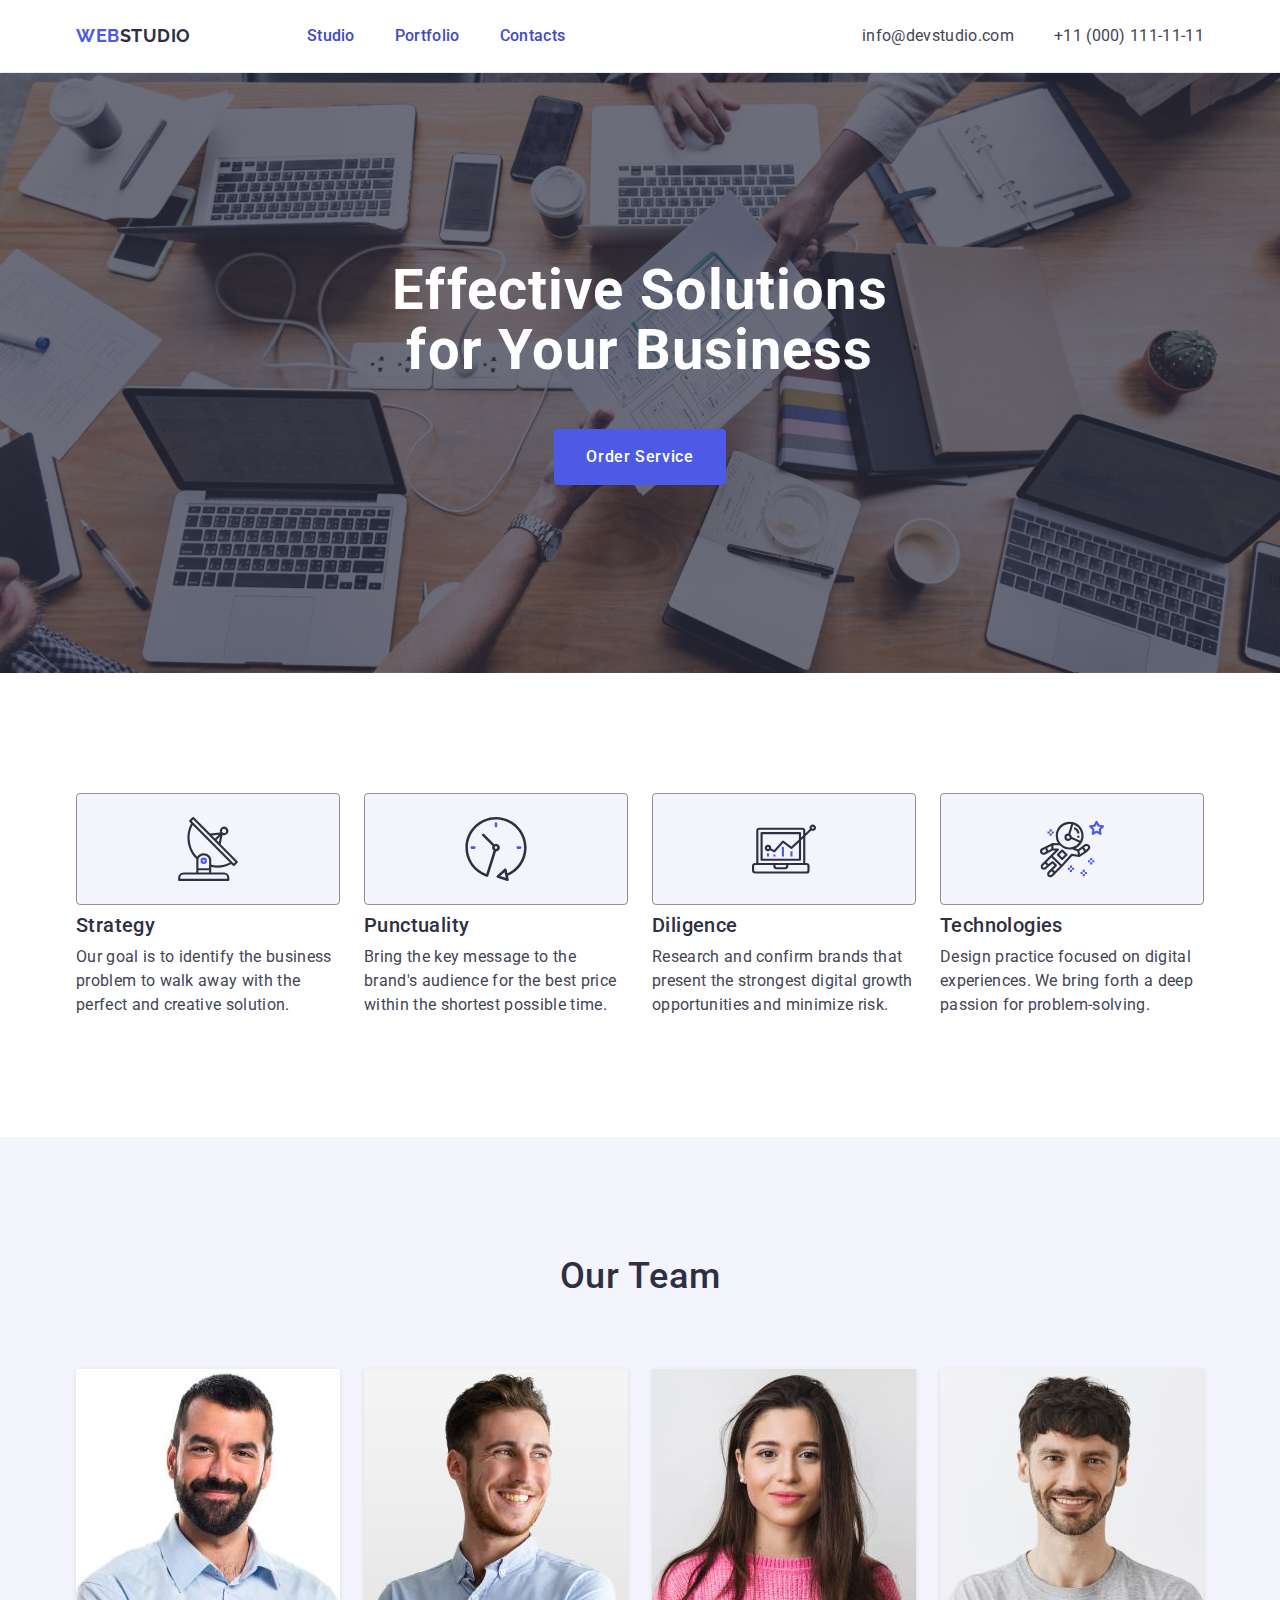
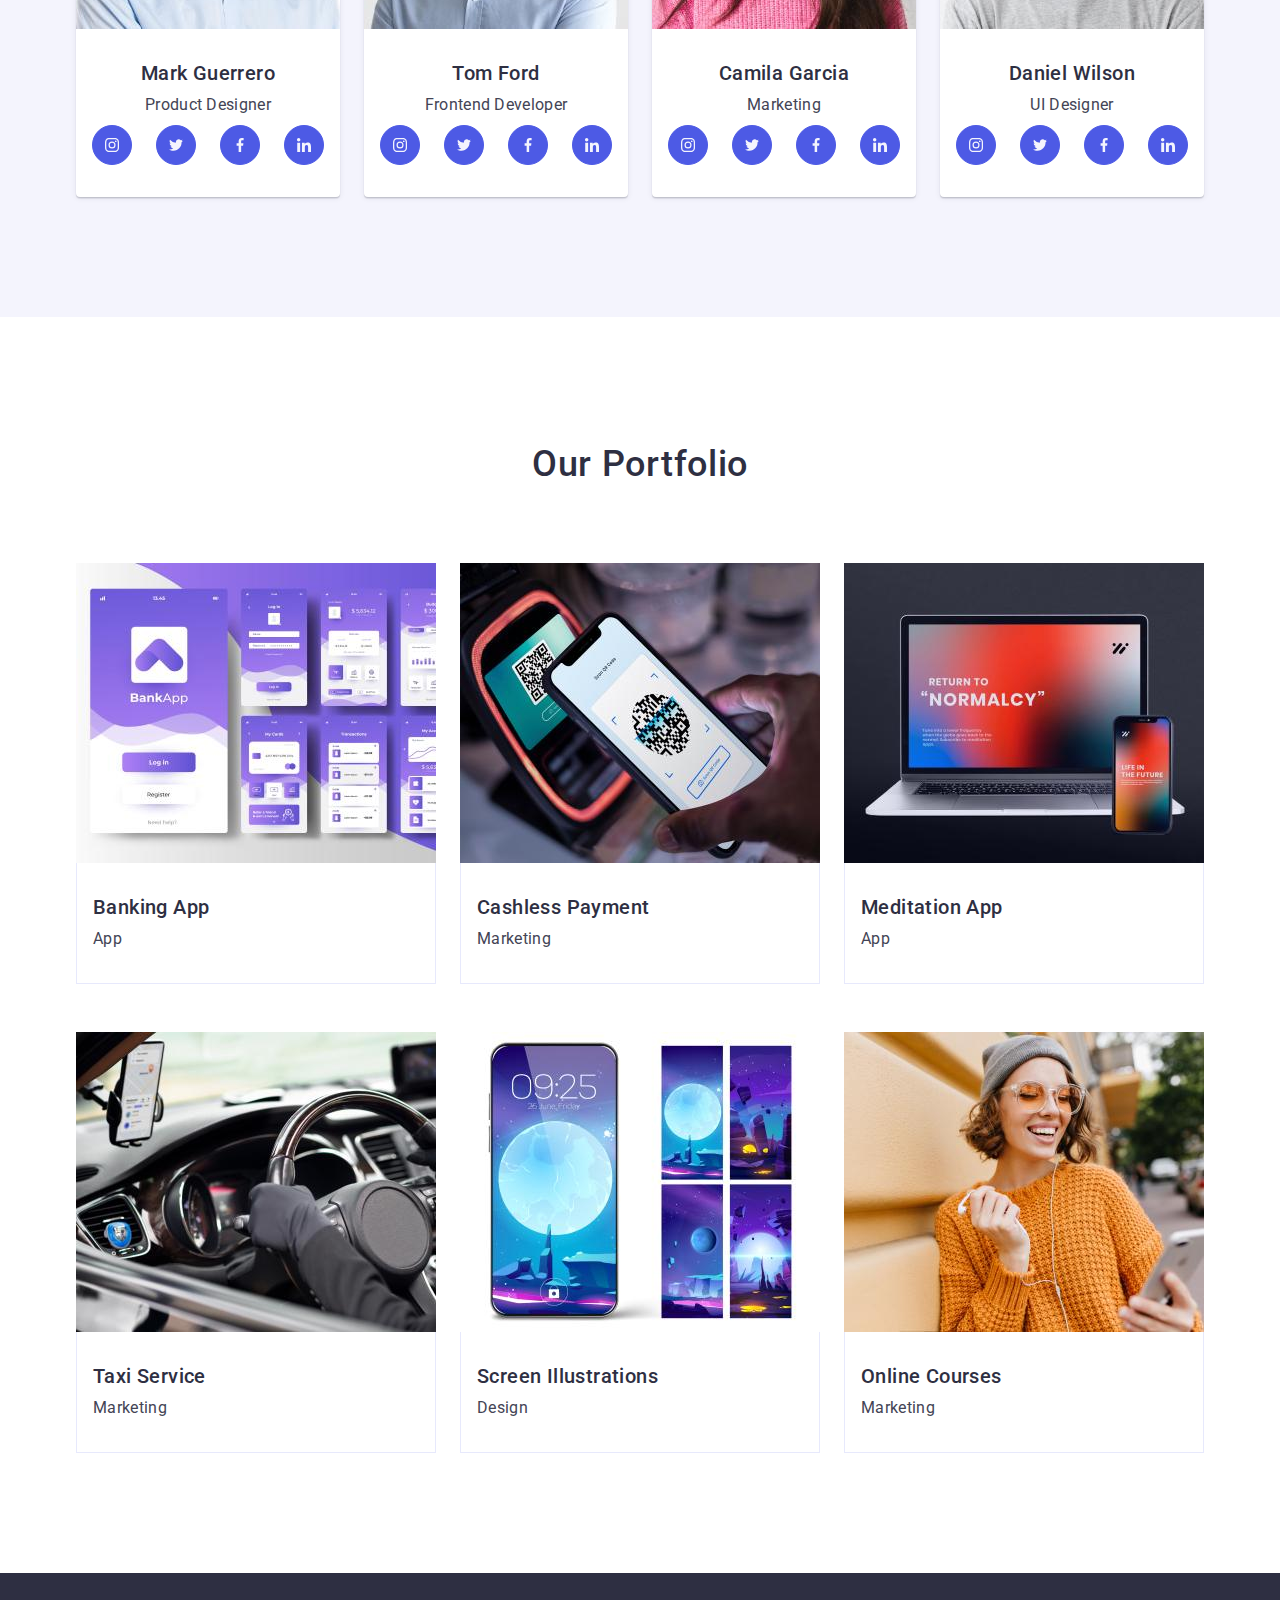
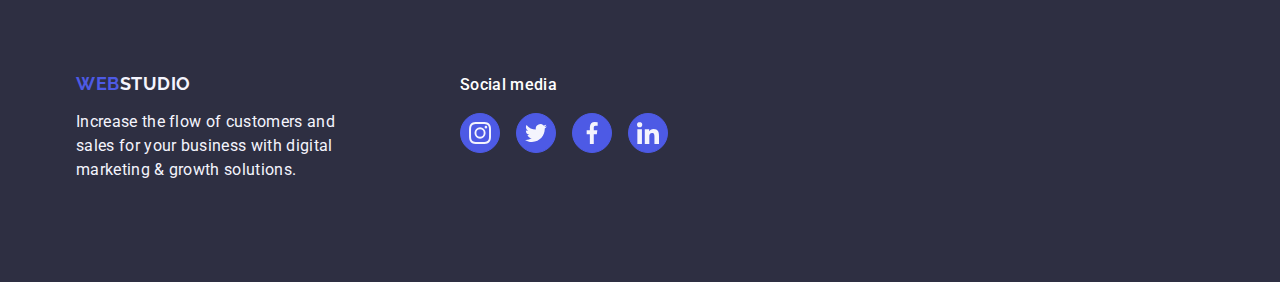
==== index.html @ 5c624478 "modal added (modal-close-button stylized)" ====
<!DOCTYPE html>
<html lang="en">

<head>
    <meta charset="UTF-8">
    <meta name="viewport" content="width=device-width, initial-scale=1.0">
    <title>Web Studio</title>

    <link rel="preconnect" href="https://fonts.googleapis.com">
    <link rel="preconnect" href="https://fonts.gstatic.com" crossorigin>
    <link href="https://fonts.googleapis.com/css2?family=Raleway:wght@700&family=Roboto:wght@400;500;700&display=swap"
        rel="stylesheet">

    <link rel="stylesheet" href="https://cdnjs.cloudflare.com/ajax/libs/modern-normalize/2.0.0/modern-normalize.min.css"/>

    <link rel="stylesheet" href="./css/styles.css"/>
</head>

<body>
    
<!--Header-->

    <header class="header">

        <div class="container header-container">

            <nav class="navigation">
                    
                 <a class="logo" href="./index.html">Web<span class="logo-accent">Studio</span></a>
            
                    <ul class="header-nav-menu">

                        <li><a class="nav-menu-item" href="./index.html">Studio</a></li>

                        <li><a class="nav-menu-item" href="">Portfolio</a></li>
                
                        <li><a class="nav-menu-item" href="">Contacts</a></li>

                    </ul>
                
            </nav>          
            
            <address class="contacts">
                <ul class="contacts-menu">
                    <li><a class="contacts-menu-item" href="mailto:info@devstudio.com">info@devstudio.com</a></li>
                    <li><a class="contacts-menu-item" href="tel:+110001111111">+11 (000) 111-11-11</a></li>
                </ul>     
            </address>

        </div>

    </header>

    <main>

<!-- Hero Section -->

        <section class="hero-section">

            <div class="container"> 

            <h1 class="hero-section-title">Effective Solutions for Your Business</h1>
            <button class="hero-section-button" type="button" data-modal-open>Order Service</button>
            
            </div>   

        </section>

<!-- Features Section -->

        <section class="section features-section">

        <div class="container">

            <h2 class="visually-hidden">Features</h2>

            <ul class="features-section-list">

                <li class="features-section-list-item">
                
                    <div class="features-section-container-icon">
                    
                        <svg width="64" height="64" class="features-section-icon">
                            <use href="./images/icons.svg#icon-antenna-1-1"></use>
                        </svg>
                
                    </div>

            <h3 class="features-section-subtitle">Strategy</h3>
                <p class="features-section-text">Our goal is to identify the business
                problem to walk away with the perfect and creative solution.</p>
                </li>

                <li class="features-section-list-item">

                    <div class="features-section-container-icon">
                    
                        <svg width="64" height="64" class="features-section-icon">
                            <use href="./images/icons.svg#icon-clock-1-1"></use>
                        </svg>
                    
                    </div>

            <h3 class="features-section-subtitle">Punctuality</h3>
                <p class="features-section-text">Bring the key message to the brand's audience for the best price within the shortest possible time.</p>
                </li>

                <li class="features-section-list-item">

                    <div class="features-section-container-icon">

                        <svg width="64" height="64" class="features-section-icon">
                            <use href="./images/icons.svg#icon-diagram-1-1"></use>
                        </svg>

                    </div>

            <h3 class="features-section-subtitle">Diligence</h3>
                <p class="features-section-text">Research and confirm brands that present the strongest digital growth opportunities and minimize risk.</p>
                </li>

                <li class="features-section-list-item">

                    <div class="features-section-container-icon">

                        <svg width="64" height="64" class="features-section-icon">
                            <use href="./images/icons.svg#icon-astronaut-1-1"></use>
                        </svg>

                    </div>

            <h3 class="features-section-subtitle">Technologies</h3>
                <p class="features-section-text">Design practice focused on digital experiences. We bring forth a deep passion for problem-solving.</p>
                </li>

            </ul>

        </div>

        </section>

<!-- Our Team Section -->

        <section class="section team-section">

            <div class="container">

            <h2 class="team-section-title">Our Team</h2>

            <ul class="team-section-list">

                <li class="team-section-list-item"> 
                    
                    <img src="./images/MarkGuerrero.jpg" alt="Mark Guerrero" width="264" height="260"/> 
                    
                    <div class="team-member">
                    <h3 class="team-section-list-subtitle">Mark Guerrero</h3>
                    <p class="team-section-list-text">Product Designer</p>

                            <ul class="team-section-socials-menu">

                                <li class="team-section-socials-item">
                                        <a class="team-section-socials-link" href="#" target="_blank">
                                            <svg class="team-section-socials-icon" width="16" height="16">
                                            <use href="./images/icons.svg#icon-instagram-2"></use>
                                            </svg>
                                        </a>
                                </li>

                                <li class="team-section-socials-item">
                                        <a class="team-section-socials-link" href="#" target="_blank">
                                            <svg class="team-section-socials-icon" width="16" height="16">
                                            <use href="./images/icons.svg#icon-twitter-1"></use>
                                            </svg>
                                        </a>
                                </li>

                                <li class="team-section-socials-item">
                                        <a class="team-section-socials-link" href="#" target="_blank">
                                            <svg class="team-section-socials-icon" width="16" height="16">
                                            <use href="./images/icons.svg#icon-facebook-1"></use>
                                            </svg>
                                        </a>
                                </li>

                                <li class="team-section-socials-item">
                                        <a class="team-section-socials-link" href="#" target="_blank">
                                            <svg class="team-section-socials-icon" width="16" height="16">
                                            <use href="./images/icons.svg#icon-linkedin-1"></use>
                                            </svg>
                                        </a>
                                </li>

                            </ul>

                    </div>
                </li>

                <li class="team-section-list-item">
                    
                    <img src="./images/TomFord.jpg" alt="Tom Ford" width="264" height="260"/>
                    
                        <div class="team-member">
                            <h3 class="team-section-list-subtitle">Tom Ford</h3>
                            <p class="team-section-list-text">Frontend Developer</p>
                                
                                    <ul class="team-section-socials-menu">
                                
                                        <li class="team-section-socials-item">
                                                <a class="team-section-socials-link" href="#" target="_blank">
                                                    <svg class="team-section-socials-icon" width="16" height="16">
                                                        <use href="./images/icons.svg#icon-instagram-2"></use>
                                                    </svg>
                                                </a>
                                        </li>
                                
                                        <li class="team-section-socials-item">
                                
                                                <a class="team-section-socials-link" href="#" target="_blank">
                                                    <svg class="team-section-socials-icon" width="16" height="16">
                                                        <use href="./images/icons.svg#icon-twitter-1"></use>
                                                    </svg>
                                                </a>
                                        </li>
                                
                                        <li class="team-section-socials-item">
                                                <a class="team-section-socials-link" href="#" target="_blank">
                                                    <svg class="team-section-socials-icon" width="16" height="16">
                                                        <use href="./images/icons.svg#icon-facebook-1"></use>
                                                    </svg>
                                                </a>
                                        </li>
                                
                                        <li class="team-section-socials-item">
                                                <a class="team-section-socials-link" href="#" target="_blank">
                                                    <svg class="team-section-socials-icon" width="16" height="16">
                                                        <use href="./images/icons.svg#icon-linkedin-1"></use>
                                                    </svg>
                                                </a>
                                        </li>
                                
                                    </ul>
                
                        </div>
                </li>

                <li class="team-section-list-item">
                    
                    <img src="./images/CamilaGarcia.jpg" alt="Camila Garcia" width="264" height="260"/>
                    
                        <div class="team-member">
                            <h3 class="team-section-list-subtitle">Camila Garcia</h3>
                            <p class="team-section-list-text">Marketing</p>
                            
                                <ul class="team-section-socials-menu">
                            
                                    <li class="team-section-socials-item">
                                            <a class="team-section-socials-link" href="#" target="_blank">
                                                <svg class="team-section-socials-icon" width="16" height="16">
                                                    <use href="./images/icons.svg#icon-instagram-2"></use>
                                                </svg>
                                            </a>
                                    </li>
                            
                                    <li class="team-section-socials-item">
                            
                                            <a class="team-section-socials-link" href="#" target="_blank">
                                                <svg class="team-section-socials-icon" width="16" height="16">
                                                    <use href="./images/icons.svg#icon-twitter-1"></use>
                                                </svg>
                                            </a>
                                    </li>
                            
                                    <li class="team-section-socials-item">
                                            <a class="team-section-socials-link" href="#" target="_blank">
                                                <svg class="team-section-socials-icon" width="16" height="16">
                                                    <use href="./images/icons.svg#icon-facebook-1"></use>
                                                </svg>
                                            </a>
                                    </li>
                            
                                    <li class="team-section-socials-item">
                                            <a class="team-section-socials-link" href="#" target="_blank">
                                                <svg class="team-section-socials-icon" width="16" height="16">
                                                    <use href="./images/icons.svg#icon-linkedin-1"></use>
                                                </svg>
                                            </a>
                                    </li>
                            
                                </ul>

                        </div>
                </li>

                <li class="team-section-list-item">
                    
                    <img src="./images/DanielWilson.jpg" alt="Daniel Wilson" width="264" height="260"/>
                        <div class="team-member">
                            <h3 class="team-section-list-subtitle">Daniel Wilson</h3>
                            <p class="team-section-list-text">UI Designer</p>
                            
                                <ul class="team-section-socials-menu">
                            
                                    <li class="team-section-socials-item">
                                            <a class="team-section-socials-link" href="#" target="_blank">
                                                <svg class="team-section-socials-icon" width="16" height="16">
                                                    <use href="./images/icons.svg#icon-instagram-2"></use>
                                                </svg>
                                            </a>
                                    </li>
                            
                                    <li class="team-section-socials-item">
                            
                                            <a class="team-section-socials-link" href="#" target="_blank">
                                                <svg class="team-section-socials-icon" width="16" height="16">
                                                    <use href="./images/icons.svg#icon-twitter-1"></use>
                                                </svg>
                                            </a>
                                    </li>
                            
                                    <li class="team-section-socials-item">
                                            <a class="team-section-socials-link" href="#" target="_blank">
                                                <svg class="team-section-socials-icon" width="16" height="16">
                                                    <use href="./images/icons.svg#icon-facebook-1"></use>
                                                </svg>
                                            </a>
                                    </li>
                            
                                    <li class="team-section-socials-item">
                                            <a class="team-section-socials-link" href="#" target="_blank">
                                                <svg class="team-section-socials-icon" width="16" height="16">
                                                    <use href="./images/icons.svg#icon-linkedin-1"></use>
                                                </svg>
                                            </a>
                                    </li>
                            
                                </ul>

                        </div>
                </li>

            </ul>

            </div>
        </section>

<!-- Our Portfolio Section -->

        <section class="section portfolio-section">

            <div class="container">

            <h2 class="portfolio-section-title">Our Portfolio</h2>

        <ul class="portfolio-section-list">
        
            <li class="portfolio-section-list-item">

                <div class="portfolio-image">

                    <img src="./images/bankingapp.jpg" alt="Banking App" width="360" height="300"/>
                
                    <p class="portfolio-overlay overlay-description">14 Stylish and User-Friendly App Design Concepts · Task Manager App · Calorie Tracker App · Exotic Fruit Ecommerce App ·
                    Cloud Storage App</p>

                </div>

                <div class="portfolio-section-list-item-description">
                <h3 class="portfolio-section-list-subtitle">Banking App</h3>
                <p class="portfolio-section-list-text">App</p>
                </div>

            </li>

            <li class="portfolio-section-list-item">

                <div class="portfolio-image">

                    <img src="./images/cashlesspayment.jpg" alt="Cashless Payment" width="360" height="300" />
                
                    <p class="portfolio-overlay overlay-description">14 Stylish and User-Friendly App Design Concepts · Task Manager App · Calorie Tracker
                        App · Exotic Fruit Ecommerce App ·
                        Cloud Storage App</p>

                </div>

                <div class="portfolio-section-list-item-description">
                <h3 class="portfolio-section-list-subtitle">Cashless Payment</h3>
                <p class="portfolio-section-list-text">Marketing</p>
                </div>

            </li>

            <li class="portfolio-section-list-item">

                <div class="portfolio-image">

                    <img src="./images/meditationapp.jpg" alt="Meditation App" width="360" height="300" />
                
                    <p class="portfolio-overlay overlay-description">14 Stylish and User-Friendly App Design Concepts · Task Manager App · Calorie Tracker
                        App · Exotic Fruit Ecommerce App ·
                        Cloud Storage App</p>

                </div>

                <div class="portfolio-section-list-item-description">
                <h3 class="portfolio-section-list-subtitle">Meditation App</h3>
                <p class="portfolio-section-list-text">App</p>
                </div>

            </li>

            <li class="portfolio-section-list-item">

                <div class="portfolio-image">

                    <img src="./images/taxiservice.jpg" alt="Taxi Service" width="360" height="300" />
            
                    <p class="portfolio-overlay overlay-description">14 Stylish and User-Friendly App Design Concepts · Task Manager App · Calorie Tracker
                        App · Exotic Fruit Ecommerce App ·
                        Cloud Storage App</p>

                </div>

                <div class="portfolio-section-list-item-description">
                <h3 class="portfolio-section-list-subtitle">Taxi Service</h3>
                <p class="portfolio-section-list-text">Marketing</p>
                </div>

            </li>

            <li class="portfolio-section-list-item">

                <div class="portfolio-image">

                <img src="./images/screenillustrations.jpg" alt="Screen Illustrations" width="360" height="300" />
                
                    <p class="portfolio-overlay overlay-description">14 Stylish and User-Friendly App Design Concepts · Task Manager App · Calorie Tracker
                        App · Exotic Fruit Ecommerce App ·
                        Cloud Storage App</p>

                </div>

                <div class="portfolio-section-list-item-description">
                <h3 class="portfolio-section-list-subtitle">Screen Illustrations</h3>
                <p class="portfolio-section-list-text">Design</p>
                </div>

            </li>

            <li class="portfolio-section-list-item">

                <div class="portfolio-image">

                    <img src="./images/onlinecources.jpg" alt="Online Courses" width="360" height="300" />
            
                    <p class="portfolio-overlay overlay-description">14 Stylish and User-Friendly App Design Concepts · Task Manager App · Calorie Tracker
                        App · Exotic Fruit Ecommerce App ·
                        Cloud Storage App</p>

                </div>

                <div class="portfolio-section-list-item-description">
                <h3 class="portfolio-section-list-subtitle">Online Courses</h3>
                <p class="portfolio-section-list-text">Marketing</p>
                </div>

            </li>

        </ul>

            </div>
        </section>

    </main>

<!--Footer-->

    <footer class="footer">

        <div class="footer-container"> 

            <div class="footer-logo-text">
                <a class="logo-footer" href="./index.html">Web<span class="logo-footer-accent">Studio</span></a>

                <p class="footer-text">Increase the flow of customers and sales for your business with digital marketing & growth solutions.</p>
            </div>

            <div class="footer-socials">
                    <p class="footer-social-media">Social media</p>

                        <ul class="footer-section-socials-menu">

                            <li class="footer-section-socials-item">

                                    <a class="footer-section-socials-link" href="#" target="_blank">
                                        <svg width="24" height="24" class="footer-section-icon">
                                            <use href="./images/icons.svg#icon-instagram-2"></use>
                                        </svg>
                                    </a>
                            </li>

                            <li class="footer-section-socials-item">

                                    <a class="footer-section-socials-link" href="#" target="_blank">
                                        <svg width="24" height="24" class="footer-section-icon">
                                            <use href="./images/icons.svg#icon-twitter-1"></use>
                                        </svg>
                                    </a>
                            </li>

                            <li class="footer-section-socials-item">
                                    <a class="footer-section-socials-link" href="#" target="_blank">
                                        <svg width="24" height="24" class="footer-section-icon">
                                            <use href="./images/icons.svg#icon-facebook-1"></use>
                                        </svg>
                                    </a>
                            </li>

                            <li class="footer-section-socials-item">
                                    <a class="footer-section-socials-link" href="#" target="_blank">
                                        <svg width="24" height="24" class="footer-section-icon">
                                            <use href="./images/icons.svg#icon-linkedin-1"></use>
                                        </svg>
                                    </a>
                            </li>

                        </ul>
            </div>


        </div>

    </footer>

<!--Modal-->

    <div class="backdrop is-hidden" data-modal>

        <div class="modal">

            <button class="modal-close" type="button" data-modal-close>

                <a href="#">
                    <svg class="close-button-icon" width="8" height="8">
                        <use href="./images/icons.svg#icon-close-black"></use>
                    </svg>
                </a>
            
            </button>

            <h2>Leave your contacts and we will call you back</h2>
            
            <form class="form-input" name="contact-form">

                <div>

                    <label for="user-name">Name</label>
                    <input id="user-name" type="text" name="user-name">

                </div>

                <div>   

                    <label for="user-phone">Phone</label>
                    <input id="user-phone" type="tel" name="user-phone">

                </div>

                <div>

                    <label for="user-email">Email</label>
                    <input id="user-email" type="email" name="user-email">

                </div>

                <div>

                    <label for="user-comment">Comment</label>
                    <textarea name="user-comment" id="user-comment" placeholder="Text input"></textarea>
                
                </div>

                <div>

                    <input id="privacy-policy" type="checkbox" name="privacy-policy">
                    <label for="privacy-policy">I accept the terms and conditions of the Privacy Policy</label>

                </div>

                <button type="submit" class="send-button">Send</button>
                
            </form>

        </div>

    </div>

    <script src="./js/modal.js"></script>

</body>
</html>
---- css/styles.css ----
:root {
    --c-brand: #4D5AE5;
    --c-brand-pressed: #404BBF;
    --c-primary-dark: #2E2F42;
    --c-primary-light: #FFF;
    --c-primary-text: #434455;
    --c-background-dark: #2E2F42;
    --c-background-light: #F4F4FD;
    --c-background-white: #FFF;
    --c-cornflower: #E7E9FC;
    --c-additional-border: #8E8F99;
    --c-footer-accent: #31D0AA;
}

/*Base*/

*,
*::before,
*::after {
    box-sizing: border-box;
}

body {
    font-family: "Roboto", sans-serif;
    color: var(--c-primary-text);
    background-color: var(--c-background-white);
}

a {
    text-decoration: none;
    color: var(--c-primary-text);
}

ul {
    list-style-type: none;
    margin: 0;
    padding-left: 0;}

h1,h2,h3,h4, h5, h6, p {
    margin: 0;
}

img {
    display: block;
    max-width: 100%;
    height: auto;
}

.container {
    max-width: 1158px;
    padding: 0 15px;
    margin: 0 auto;
}

.section {
    padding: 120px;
}

.visually-hidden {
    position: absolute;
    width: 1px;
    height: 1px;
    margin: -1px;
    border: 0;
    padding: 0;
    white-space: nowrap;
    clip-path: inset(100%);
    clip: rect(0 0 0 0);
    overflow: hidden;
}

/*Header*/

.header {
    border-bottom: 1px solid #e7e9fc;
    box-shadow: 0px 2px 1px rgba(46, 47, 66, 0.08),
        0px 1px 1px rgba(46, 47, 66, 0.16),
        0px 1px 6px rgba(46, 47, 66, 0.08);
}

.header-container {
    display: flex;
    justify-content: space-between;
    align-items: center;
    gap: 40px;
}

.navigation {
    display: flex;
    align-items: center;
    gap: 40px;
}

.header-nav-menu {
    display: flex;
    align-items: center;
    flex-grow: 1;
    gap: 40px;
    padding: 24 0;
}

.nav-menu-item {
    display: inline-block;
    padding: 24px 0;
    color: var(--c-primary-dark);
    font-size: 16px;
    font-weight: 500;
    line-height: 1.5em;
    letter-spacing: 0.02em;
    cursor: pointer;
    align-items: center;
    position: relative;
    color: #404bbf;
    transition: color 250ms cubic-bezier(0.4, 0, 0.2, 1);
}

.nav-menu-item:hover,
.nav-menu-item:focus {
    color: var(--c-brand-pressed);
    text-decoration: underline;
}

.nav-menu-item::after {
    position: absolute;
    content: '';
    left: 0;
    bottom: -1px;
    height: 4px;
    background-color: #404bbf;
    border-radius: 2px;
}

.contacts {
    color: var(--c-primary-dark);
    font-size: 16px;
    font-style: normal;
    font-weight: 400;
    line-height: 1.5em;
    letter-spacing: 0.02em;
}

.contacts-menu {
    display: flex;
    align-items: center;
    gap: 40px;
    flex-grow: 1;
    padding: 24 0;
}

.contacts-menu-item {
transition: color 250ms cubic-bezier(0.4, 0, 0.2, 1);
}

.contacts-menu-item:hover,
.contacts-menu-item:focus {
    color: var(--c-brand-pressed);
}

.logo {
    display: block;
    color: var(--c-brand);
    font-family: Raleway, sans-serif;
    font-size: 18px;
    font-weight: 700;
    line-height: 1.17em;
    letter-spacing: 0.03em;
    text-transform: uppercase;
    margin-right: 76px;
}

.logo .logo-accent {
    color: var(--c-primary-dark);
}

button {
    font-family: inherit;
}

/*Hero Section*/

.hero-section {
    background-color: var(--c-background-dark);
    background-image: linear-gradient(rgba(46, 47, 66, 0.7),
        rgba(46, 47, 66, 0.7)),
    url('../images/bckgrimg-people-office.jpg');
    background-repeat: no-repeat;
    background-position: center;
    background-size: cover;
    max-width: 1440px;
    padding: 188px 0;
}

.hero-section-title {
    max-width: 496px;
    color: var(--c-primary-light);
    font-size: 56px;
    font-weight: 700;
    line-height: 1.07em;
    letter-spacing: 0.02em;
    text-align: center;
    margin: 0 auto 48px;
}

.hero-section-button {
    display: block;
    min-width: 169px;
    background-color: var(--c-brand);
    color: var(--c-primary-light);
    font-size: 16px;
    font-weight: 500;
    line-height: 1.5em;
    letter-spacing: 0.04em;
    cursor: pointer;
    padding: 16px 32px;
    border-radius: 4px;
    border-style: none;
    margin: 0 auto;
    transition: background-color 250ms cubic-bezier(0.4, 0, 0.2, 1);
}

.hero-section-button:hover,
button:focus {
    background-color: var(--c-brand-pressed);
}

/*Features Section*/

.features-section {
    background-color: var(--c-background-white);
    padding: 120px 0;
}

.features-section-list {
    display: flex;
    gap: 24px;
}
.features-section-container-icon {
    display: flex;
    align-items: center;
    justify-content: center;
    border: 1px solid var(--c-additional-border);
    background-color: var(--c-background-light);
    border-radius: 4px;
    width: 264px;
    height: 112px;
    margin-bottom: 8px;
    position: relative;
    padding: 24px 100px;
}

.features-section-icon {
    position: absolute;
    top: 50%;
    left: 50%;
    transform: translate(-50%, -50%);
}

.features-section-list-item {
    flex-basis: calc((100%-72px)/4);
}

.features-section-subtitle {
    color: var(--c-primary-dark);
    font-size: 20px;
    font-weight: 500;
    line-height: 1.2em;
    letter-spacing: 0.02em;
    margin-bottom: 8px;
}

.features-section-text {
    color: var(--c-primary-text);
    font-size: 16px;
    line-height: 1.5em;
    letter-spacing: 0.02em 
}

/*Our Team Section*/

.team-section {
    background-color: var(--c-background-light);
    padding: 120px 0;
}

.team-section-title {
    color: var(--c-primary-dark);
    font-size: 36px;
    font-weight: 500;
    line-height: 1.11em;
    letter-spacing: 0.02em;
    text-transform: capitalize;
    text-align: center;
    margin-bottom: 72px;
}

.team-section-list {
    display: flex;
    gap: 24px;
}

.team-section-list-item {
    background-color: var(--c-background-white);
    flex-basis: calc((100%-72px)/4);
    border-radius: 0 0 4px 4px;
    text-align: center;
    box-shadow: 0px 2px 1px 0px rgba(46, 47, 66, 0.08), 0px 1px 1px 0px rgba(46, 47, 66, 0.16), 0px 1px 6px 0px rgba(46, 47, 66, 0.08);
}

.team-member {
    padding: 32px 0;
}

.team-section-list-subtitle {
    color: var(--c-primary-dark);
    font-weight: 500;
    font-size: 20px;
    line-height: 1.2em;
    letter-spacing: 0.02em;
    text-align: center;
    margin-bottom: 8px;
}

.team-section-list-text {
    color: var(--c-primary-text);
    font-size: 16px;
    line-height: 1.5em;
    letter-spacing: 0.02em;
    text-align: center;
    margin-bottom: 8px;
}

.team-section-socials-menu {
    display: flex;
    gap: 24px;
    justify-content: center;
    align-items: center;
}

.team-section-socials-item {
    width: 40px;
    height: 40px;
}

.team-section-socials-link {
    display: flex;
    justify-content: center;
    align-items: center;
    border: 1px solid var(--c-brand);
    border-radius: 50%;
    background-color: var(--c-brand);
    width: 100%;
    height: 100%;
    padding: 12px 12px;
    transition: background-color 250ms cubic-bezier(0.4, 0, 0.2, 1);
}

.team-section-socials-link:hover, .team-section-socials-link:focus {
    background-color: var(--c-brand-pressed);
}

.team-section-socials-icon {
    fill: var(--c-background-light);
}

/*Our Portfolio Section*/

.portfolio-section {
    background-color: var(--c-background-white);
    padding: 120px 0;
}

.portfolio-section-title {
    color: var(--c-primary-dark);
    font-size: 36px;
    font-weight: 500;
    line-height: 1.5em;
    letter-spacing: 0.02em;
    text-transform: capitalize;
    text-align: center;
    margin-bottom: 72px;
}

.portfolio-section-list {
    display: flex;
    gap: 24px;
    flex-wrap: wrap;
    row-gap: 48px;
}

.portfolio-section-list-item {
    background-color: var(--c-background-white);
    flex-basis: calc((100% - 48px) / 3);
    transition: box-shadow 250ms cubic-bezier(0.4, 0, 0.2, 1);
}

.portfolio-section-list-item:hover {
    box-shadow: 0px 1px 6px rgba(46, 47, 66, 0.08), 0px 1px 1px rgba(46, 47, 66, 0.16), 0px 2px 1px rgba(46, 47, 66, 0.08);
    transform: translateY(0%);
}

.portfolio-section-list-item-description {
    padding: 32px 16px;
    border: 1px solid #e7e9fc;
    border-top: none;
}

.portfolio-section-list-subtitle {
    color: var(--c-primary-dark);
    font-size: 20px;
    font-weight: 500;
    line-height: 1.2em;
    letter-spacing: 0.02em;
    margin-bottom: 8px;
}

.portfolio-section-list-text {
    color: var(--c-primary-text);
    font-size: 16px;
    line-height: 1.5em;
    letter-spacing: 0.02em;
}

.portfolio-image {
    position: relative;
    overflow: hidden;
}

.portfolio-overlay {
    background-color: var(--c-brand);
    color: var(--c-background-light);
    position: absolute;
    inset: 0;
    transform: translateY(100%);
    transition: transform 250ms cubic-bezier(0.4, 0, 0.2, 1);
}

.portfolio-section-list-item:hover .portfolio-overlay {
    transform: translateY(0%);
}

.overlay-description {
    color: var(--c-background-light);
    font-size: 16px;
    line-height: 1.5;
    letter-spacing: 0.02em;
    padding: 40px 32px;
}

/*Footer*/

.footer {
    background-color: var(--c-background-dark);
    padding: 100px 0;
}

.footer-container {
    max-width: 1158px;
    padding: 0 15px;
    margin: 0 auto;
    display: flex;
    align-items: baseline;
}

.footer-logo-text {
    margin-right: 120px;
}

.logo-footer {
    display: inline-block;
    color: var(--c-brand);
    font-family: Raleway, sans-serif;
    font-size: 18px;
    font-weight: 700;
    line-height: 1.17em;
    letter-spacing: 0.03em;
    text-transform: uppercase;
    margin-bottom: 16px;
}

.logo-footer .logo-footer-accent {
    color: var(--c-background-light);
}

.footer-text {
    color: var(--c-background-light);
    font-size: 16px;
    line-height: 1.5em;
    letter-spacing: 0.02em;
    max-width: 264px;
}

.footer-social-media {
    color: var(--c-background-white);
    font-size: 16px;
    font-weight: 500;
    line-height: 1.5;
    letter-spacing: 0.02em;
    margin-bottom: 16px;
}

.footer-section-socials-menu {
    display: flex;
    gap: 16px;
    justify-content: space-between;
    align-items: center;
    max-width: 208px;
}

.footer-section-socials-item {
    width: 40px;
    height: 40px;
}

.footer-section-socials-link {
    display: flex;
    justify-content: center;
    align-items: center;
    border: 1px solid var(--c-brand);
    border-radius: 50%;
    background-color: var(--c-brand);
    width: 100%;
    height: 100%;
    padding: 8px 8px;
    transition: background-color 250ms cubic-bezier(0.4, 0, 0.2, 1);
}

.footer-section-socials-link:hover, .footer-section-socials-link:focus {
    background-color: var(--c-footer-accent);
}

.footer-section-icon {
fill: var(--c-background-light);
}

/*Modal*/

.backdrop {
    position: fixed;
    inset: 0;
    background-color: rgba(46, 47, 66, 0.40);
    display: flex;
    justify-content: center;
    align-items: center;
    opacity: 1;
    visibility: visible;
    transition: opacity 250ms cubic-bezier(0.4, 0, 0.2, 1), visibility 250ms cubic-bezier(0.4, 0, 0.2, 1);
}

.is-hidden {
    opacity: 0;
    visibility: hidden;
    pointer-events: none;
}

.modal {
    position: relative;
    border-radius: 4px;
    background: #FCFCFC;
    width: 408px;
    padding: 72px 24px 24px;
}

.modal-close {
    position: absolute;
    top: 24px;
    right: 24px;
    border-radius: 50%;
    padding: 8px;
    border: 1px solid rgba(0, 0, 0, 0.10);
    width: 24px;
    height: 24px;
    display: flex;
    justify-content: center;
    align-items: center;
    background-color: var(--c-cornflower);
    transition: background-color 250ms cubic-bezier(0.4, 0, 0.2, 1);
    cursor: pointer;
}

.modal-close:hover,
.modal-close:focus {
    background-color: var(--c-brand-pressed);
}

.form-input {
    display: flex;
    flex-direction: column;
    justify-content: center;
}

.close-button-icon {
fill: var(--c-background-dark);
transition: fill 250ms cubic-bezier(0.4, 0, 0.2, 1);
}

.modal-close:hover .close-button-icon,
.modal-close:focus .close-button-icon {
    fill: var(--c-background-white);
}
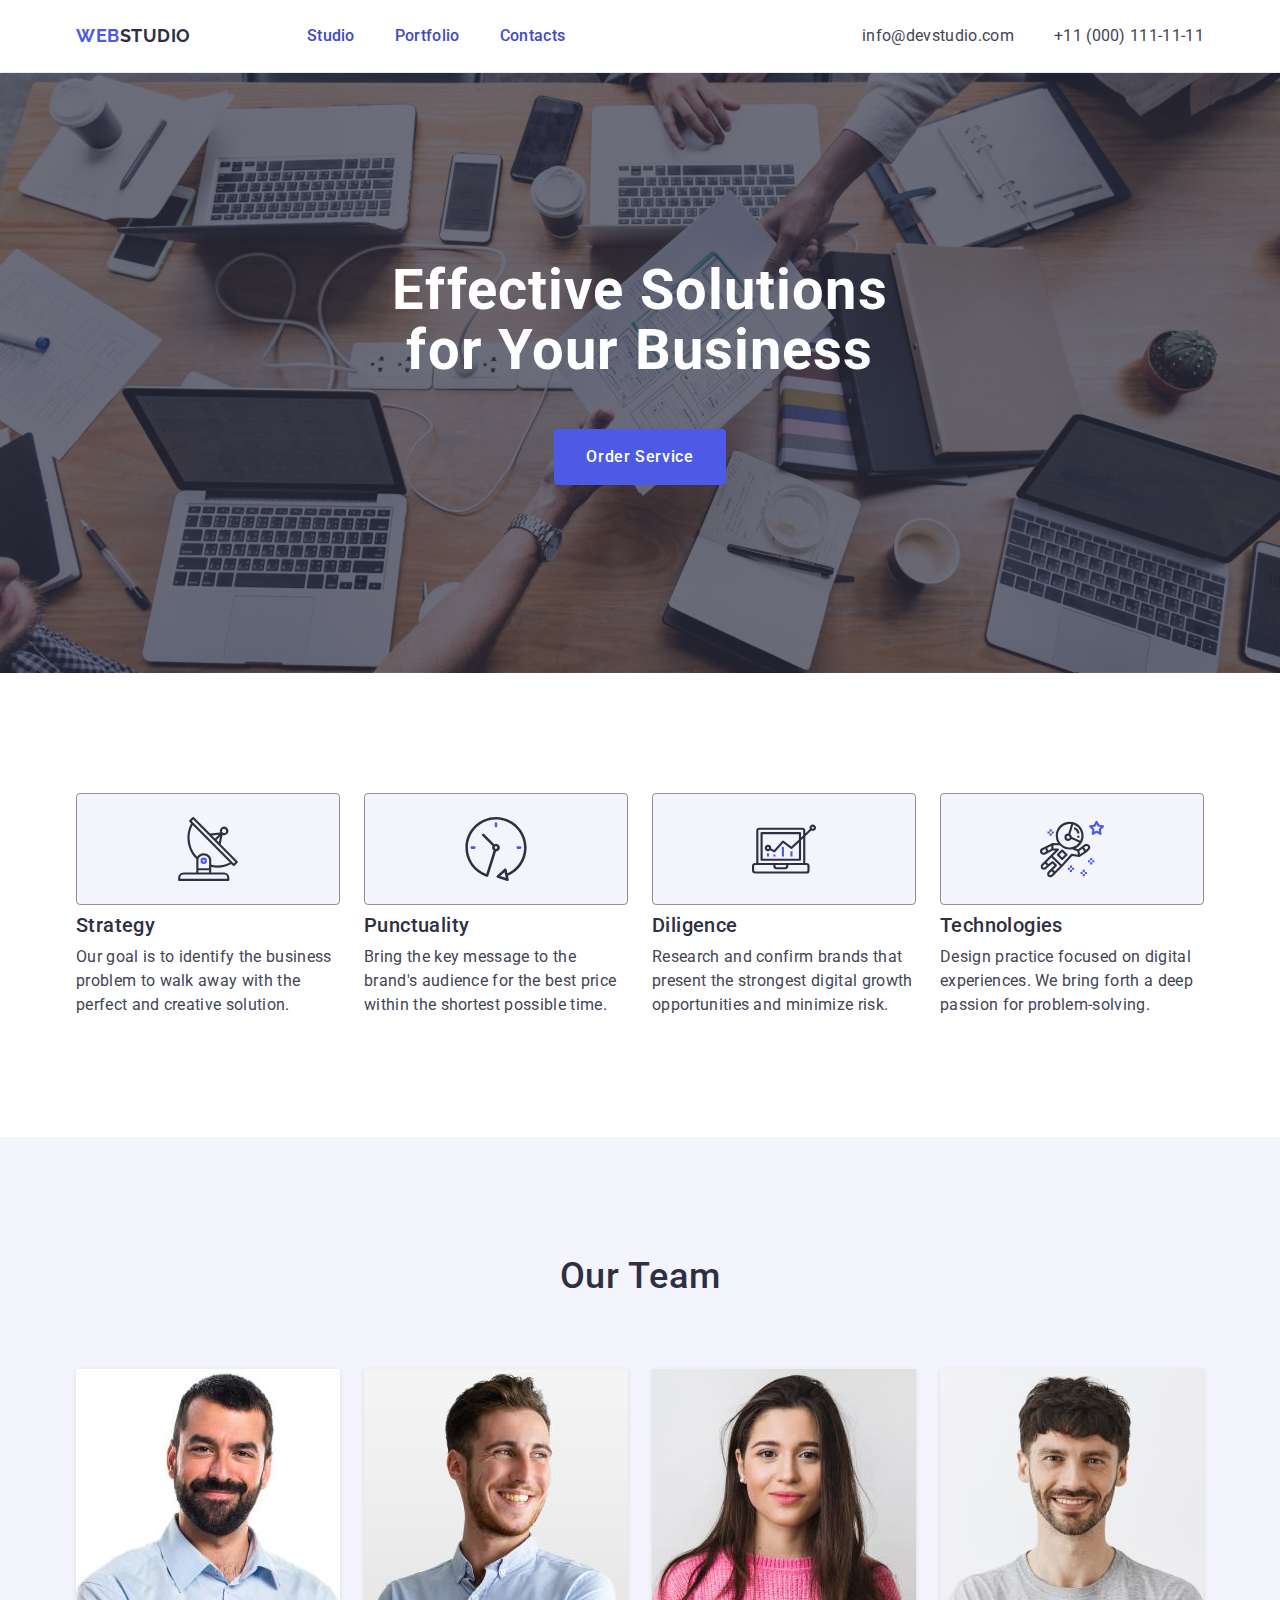
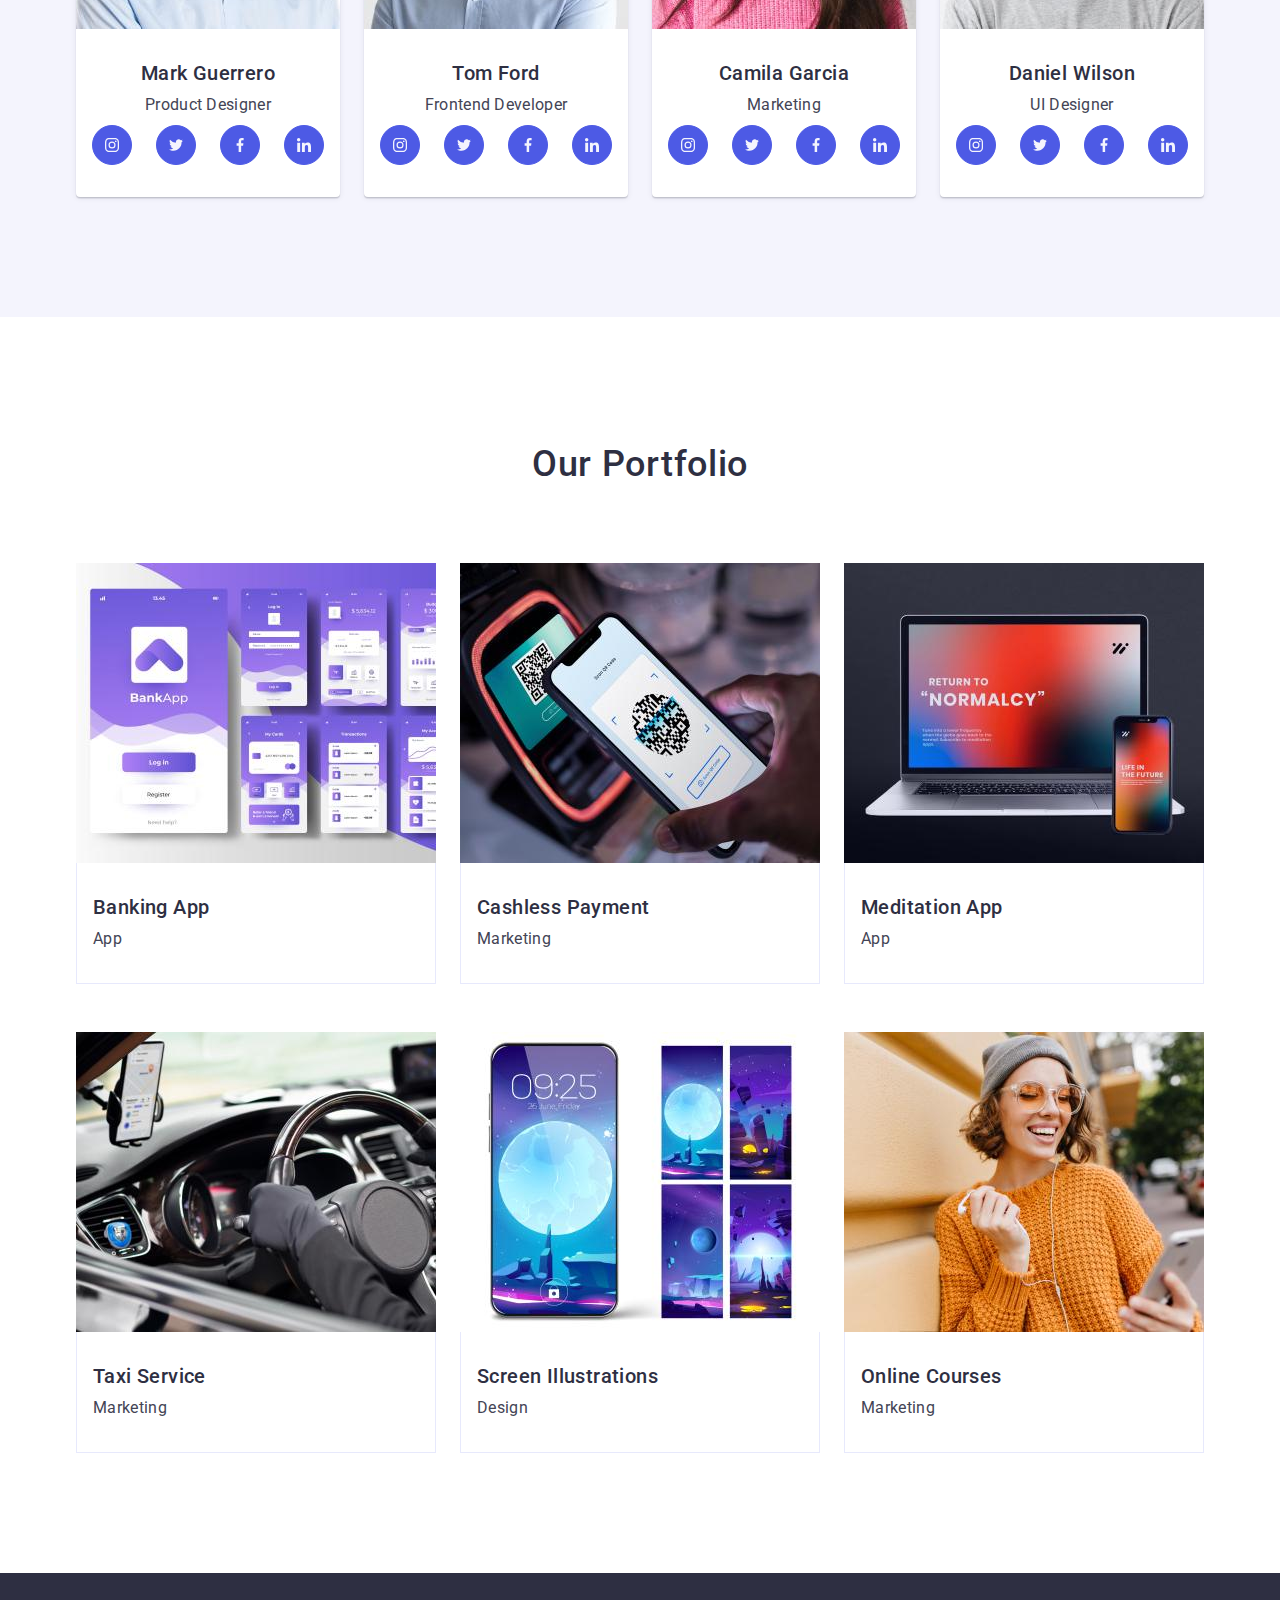
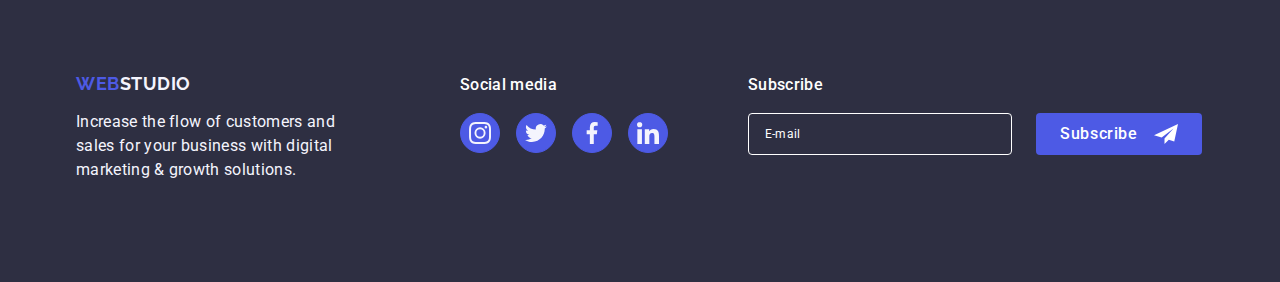
==== commit 69c3fc68: "footer subscribe form added, modal form completed" ====
--- a/index.html
+++ b/index.html
@@ -60,7 +60,7 @@
             <div class="container"> 
 
             <h1 class="hero-section-title">Effective Solutions for Your Business</h1>
-            <button class="hero-section-button" type="button" data-modal-open>Order Service</button>
+            <button class="button-primary" type="button" data-modal-open>Order Service</button>
             
             </div>   
 
@@ -526,8 +526,38 @@
                             </li>
 
                         </ul>
+
+
             </div>
 
+            <div class="footer-subscribe">
+                <p class="footer-subscribe-title">Subscribe</p>
+
+                <form class="subscribe-form">
+
+                    <label class="subscribe-label visually-hidden" for="subscribe-user-email">E-mail</label>
+                    <input class="subscribe-input" id="subscribe-user-email" type="email" name="subscribe-user-email" placeholder="E-mail">
+
+                    <button class="button-subsrcibe">
+                        
+                        <div class="button-subsrcibe-wrap">
+                        <span>
+                            Subscribe
+                        </span>
+
+                        <svg class="button-subsrcibe-icon" width="24" height="24">
+
+                        <use href="./images/icons.svg#icon-subscribe"></use>
+
+                        </svg>
+
+                        </div>
+
+                    </button>
+
+                </form>
+
+            </div>
 
         </div>
 
@@ -549,46 +579,82 @@
             
             </button>
 
-            <h2>Leave your contacts and we will call you back</h2>
+            <h2 class="modal-title">Leave your contacts and we will call you back</h2>
             
-            <form class="form-input" name="contact-form">
-
-                <div>
-
-                    <label for="user-name">Name</label>
-                    <input id="user-name" type="text" name="user-name">
-
-                </div>
-
-                <div>   
-
-                    <label for="user-phone">Phone</label>
-                    <input id="user-phone" type="tel" name="user-phone">
-
-                </div>
-
-                <div>
-
-                    <label for="user-email">Email</label>
-                    <input id="user-email" type="email" name="user-email">
-
-                </div>
-
-                <div>
-
-                    <label for="user-comment">Comment</label>
-                    <textarea name="user-comment" id="user-comment" placeholder="Text input"></textarea>
-                
-                </div>
-
-                <div>
-
-                    <input id="privacy-policy" type="checkbox" name="privacy-policy">
-                    <label for="privacy-policy">I accept the terms and conditions of the Privacy Policy</label>
-
-                </div>
-
-                <button type="submit" class="send-button">Send</button>
+            <form name="contact-form">
+
+                <div class="modal-field">
+
+                    <label class="modal-label" for="user-name">Name</label>
+
+                    <div class="modal-input-wrap">
+
+                        <input class="modal-input" id="user-name" type="text" name="user-name">
+                    
+                        <svg class="modal-input-icon" width="18" height="24">
+                            <use href="./images/icons.svg#icon-person-black"></use>
+                        </svg>
+                    
+                    </div>
+
+                </div>
+
+                <div class="modal-field">   
+
+                    <label class="modal-label" for="user-phone">Phone</label>
+
+                    <div class="modal-input-wrap">
+
+                        <input class="modal-input" id="user-phone" type="tel" name="user-phone">
+
+                        <svg class="modal-input-icon" width="18" height="24">
+                            <use href="./images/icons.svg#icon-phone-black"></use>
+                        </svg>
+
+                    </div>
+
+                </div>
+
+                <div class="modal-field">
+
+                    <label class="modal-label" for="user-email">Email</label>
+                    
+                    <div class="modal-input-wrap">
+                    <input class="modal-input" id="user-email" type="email" name="user-email">
+
+                    <svg class="modal-input-icon" width="18" height="24">
+                        <use href="./images/icons.svg#icon-email-black"></use>
+                    </svg>
+                    </div>
+
+                </div>
+
+                <div class="modal-field">
+
+                    <label class="modal-label" for="user-comment">Comment</label>
+                    <textarea class="modal-textarea" name="user-comment" id="user-comment" placeholder="Text input"></textarea>
+                
+                </div>
+
+                <div class="modal-checkbox">
+
+                    <input class="modal-checkbox-input visually-hidden" id="privacy-policy" type="checkbox" name="privacy-policy">
+                    <span class="modal-checkbox-check">
+
+                        <svg class="modal-checkbox-icon" width="16" height="16">
+                        
+                            <use href="./images/icons.svg#icon-click"> </use>
+
+                        </svg>
+                
+
+                    </span>
+                    
+                    <label class="modal-checkbox-label" for="privacy-policy">I accept the terms and conditions of the <a class="privacy-policy-link" href="#">Privacy Policy</a></label>
+
+                </div>
+
+                <button type="submit" class="button-primary">Send</button>
                 
             </form>
 
--- a/css/styles.css
+++ b/css/styles.css
@@ -10,6 +10,7 @@
     --c-cornflower: #E7E9FC;
     --c-additional-border: #8E8F99;
     --c-footer-accent: #31D0AA;
+    --c--navy-blue-modal: rgba(46, 47, 66, 0.40);
 }
 
 /*Base*/
@@ -201,7 +202,7 @@
     margin: 0 auto 48px;
 }
 
-.hero-section-button {
+.button-primary {
     display: block;
     min-width: 169px;
     background-color: var(--c-brand);
@@ -218,8 +219,8 @@
     transition: background-color 250ms cubic-bezier(0.4, 0, 0.2, 1);
 }
 
-.hero-section-button:hover,
-button:focus {
+.button-primary:hover,
+.button-primary:focus {
     background-color: var(--c-brand-pressed);
 }
 
@@ -489,6 +490,10 @@
     max-width: 264px;
 }
 
+.footer-socials {
+    margin-right: 80px;
+}
+
 .footer-social-media {
     color: var(--c-background-white);
     font-size: 16px;
@@ -532,12 +537,73 @@
 fill: var(--c-background-light);
 }
 
+
+.footer-subscribe-title {
+    color: var(--c-background-white);
+    font-size: 16px;
+    font-weight: 500;
+    line-height: 1.5;
+    letter-spacing: 0.02em;
+    margin-bottom: 16px;
+}
+
+.subscribe-form {
+    display: flex;
+    gap: 24px;
+}
+
+.subscribe-input {
+    width: 264px;
+    border: 1px solid var(--c-background-white);
+    background-color: var(--c-background-dark);
+    border-radius: 4px;
+    padding: 8px 16px;
+    color: var(--c-background-white);
+    font-size: 12px;
+    font-weight: 400;
+    line-height: 2.0;
+    letter-spacing: 0.02em;
+}
+
+.subscribe-input::placeholder {
+
+    color: var(--c-background-white);
+    font-size: 12px;
+    font-weight: 400;
+    line-height: 2.0;
+    letter-spacing: 0.02em;
+}
+
+.button-subsrcibe {
+    min-width: 165px;
+    background-color: var(--c-brand);
+    color: var(--c-background-white);
+    font-size: 16px;
+    font-weight: 500;
+    line-height: 1.5em;
+    letter-spacing: 0.04em;
+    cursor: pointer;
+    padding: 8px 24px;
+    border-radius: 4px;
+    border-style: none;
+}
+
+.button-subsrcibe-wrap {
+    display: flex;
+    gap: 16px;
+}
+
+.button-subsrcibe-icon {
+    fill: var(--c-background-white)
+}
+
 /*Modal*/
 
 .backdrop {
     position: fixed;
     inset: 0;
-    background-color: rgba(46, 47, 66, 0.40);
+    padding: 20px;
+    background-color: var(--c--navy-blue-modal);
     display: flex;
     justify-content: center;
     align-items: center;
@@ -556,7 +622,11 @@
     position: relative;
     border-radius: 4px;
     background: #FCFCFC;
-    width: 408px;
+    width: 100%;
+    max-width: 408px;
+    height: 100%;
+    max-height: 584px;
+    overflow-y: auto;
     padding: 72px 24px 24px;
 }
 
@@ -573,27 +643,150 @@
     justify-content: center;
     align-items: center;
     background-color: var(--c-cornflower);
-    transition: background-color 250ms cubic-bezier(0.4, 0, 0.2, 1);
+    transition: background-color 250ms cubic-bezier(0.4, 0, 0.2, 1), border 250ms cubic-bezier(0.4, 0, 0.2, 1);
     cursor: pointer;
+    margin-bottom: 24px;
 }
 
 .modal-close:hover,
 .modal-close:focus {
+    outline: none;
     background-color: var(--c-brand-pressed);
 }
 
-.form-input {
-    display: flex;
-    flex-direction: column;
+.close-button-icon {
+    fill: var(--c-background-dark);
+    transition: fill 250ms cubic-bezier(0.4, 0, 0.2, 1);
+    display: flex;
     justify-content: center;
-}
-
-.close-button-icon {
-fill: var(--c-background-dark);
-transition: fill 250ms cubic-bezier(0.4, 0, 0.2, 1);
+    align-items: center;
 }
 
 .modal-close:hover .close-button-icon,
 .modal-close:focus .close-button-icon {
     fill: var(--c-background-white);
 }
+
+.modal-title {
+    color: var(--c-primary-dark);
+    text-align: center;
+    font-size: 16px;
+    font-weight: 500;
+    line-height: 1.5;
+    letter-spacing: 0.02em;
+    margin-bottom: 16px;
+}
+
+.modal-field {
+    margin-bottom: 8px;
+}
+
+.modal-label {
+    display: block;
+    margin-bottom: 4px;
+    color: var(--c-additional-border);
+    font-size: 12px;
+    line-height: 1.16;
+    letter-spacing: 0.04em;
+}
+
+.modal-input {
+    width: 100%;
+    border: 1px solid var(--c--navy-blue-modal);
+    border-radius: 4px;
+    padding: 8px 16px 8px 38px;
+    transition: border-color 250ms cubic-bezier(0.4, 0, 0.2, 1);
+}
+
+.modal-input:focus {
+    outline: none;
+    border-color: var(--c-brand);
+}
+
+.modal-input-wrap {
+    position: relative;
+}
+
+.modal-input-icon {
+    position: absolute;
+    left: 16px;
+    top: 50%;
+    transform: translateY(-50%);
+    transition: fill 250ms cubic-bezier(0.4, 0, 0.2, 1);
+}
+
+.modal-input:focus + .modal-input-icon {
+    fill: var(--c-brand);
+}
+
+.modal-textarea {
+    min-height: 120px;
+    width: 100%;
+    border: 1px solid var(--c--navy-blue-modal);
+    border-radius: 4px;
+    padding: 12px 16px;
+    resize: none;
+    color: var(--c-additional-border);
+    font-size: 12px;
+    line-height: 1.16;
+    letter-spacing: 0.04em;
+    transition: border-color 250ms cubic-bezier(0.4, 0, 0.2, 1);
+    margin-bottom: 8px;
+}
+
+.modal-textarea:focus {
+    outline: none;
+    border-color: var(--c-brand);
+}
+
+.modal-textarea::placeholder {
+
+    font-family: "Roboto", sans-serif;
+    color: var(--c--navy-blue-modal);
+    font-size: 12px;
+    font-weight: 400;
+    line-height: 1.16;
+    letter-spacing: 0.02em;
+}
+
+.modal-checkbox {
+    margin-bottom: 24px;
+    display: flex;
+    align-items: center;
+    gap: 8px;
+}
+
+.modal-checkbox-check {
+    width: 16px;
+    height: 16px;
+    border: 1px solid var(--c--navy-blue-modal);
+    border-radius: 2px;
+    display: flex;
+    align-items: center;
+}
+
+.modal-checkbox-icon {
+    opacity: 0;
+}
+
+.modal-checkbox-input:checked+.modal-checkbox-check {
+    border: none;
+}
+.modal-checkbox-input:checked + .modal-checkbox-check .modal-checkbox-icon {
+    opacity: 1;
+}
+
+.modal-checkbox-label {
+    color: var(--c-additional-border);
+    font-size: 12px;
+    line-height: 1.16;
+    letter-spacing: 0.04em;
+}
+
+.privacy-policy-link {
+    color: var(--c-brand);
+    text-decoration: underline;
+    font-size: 12px;
+    line-height: 1.16;
+    letter-spacing: 0.04em;
+}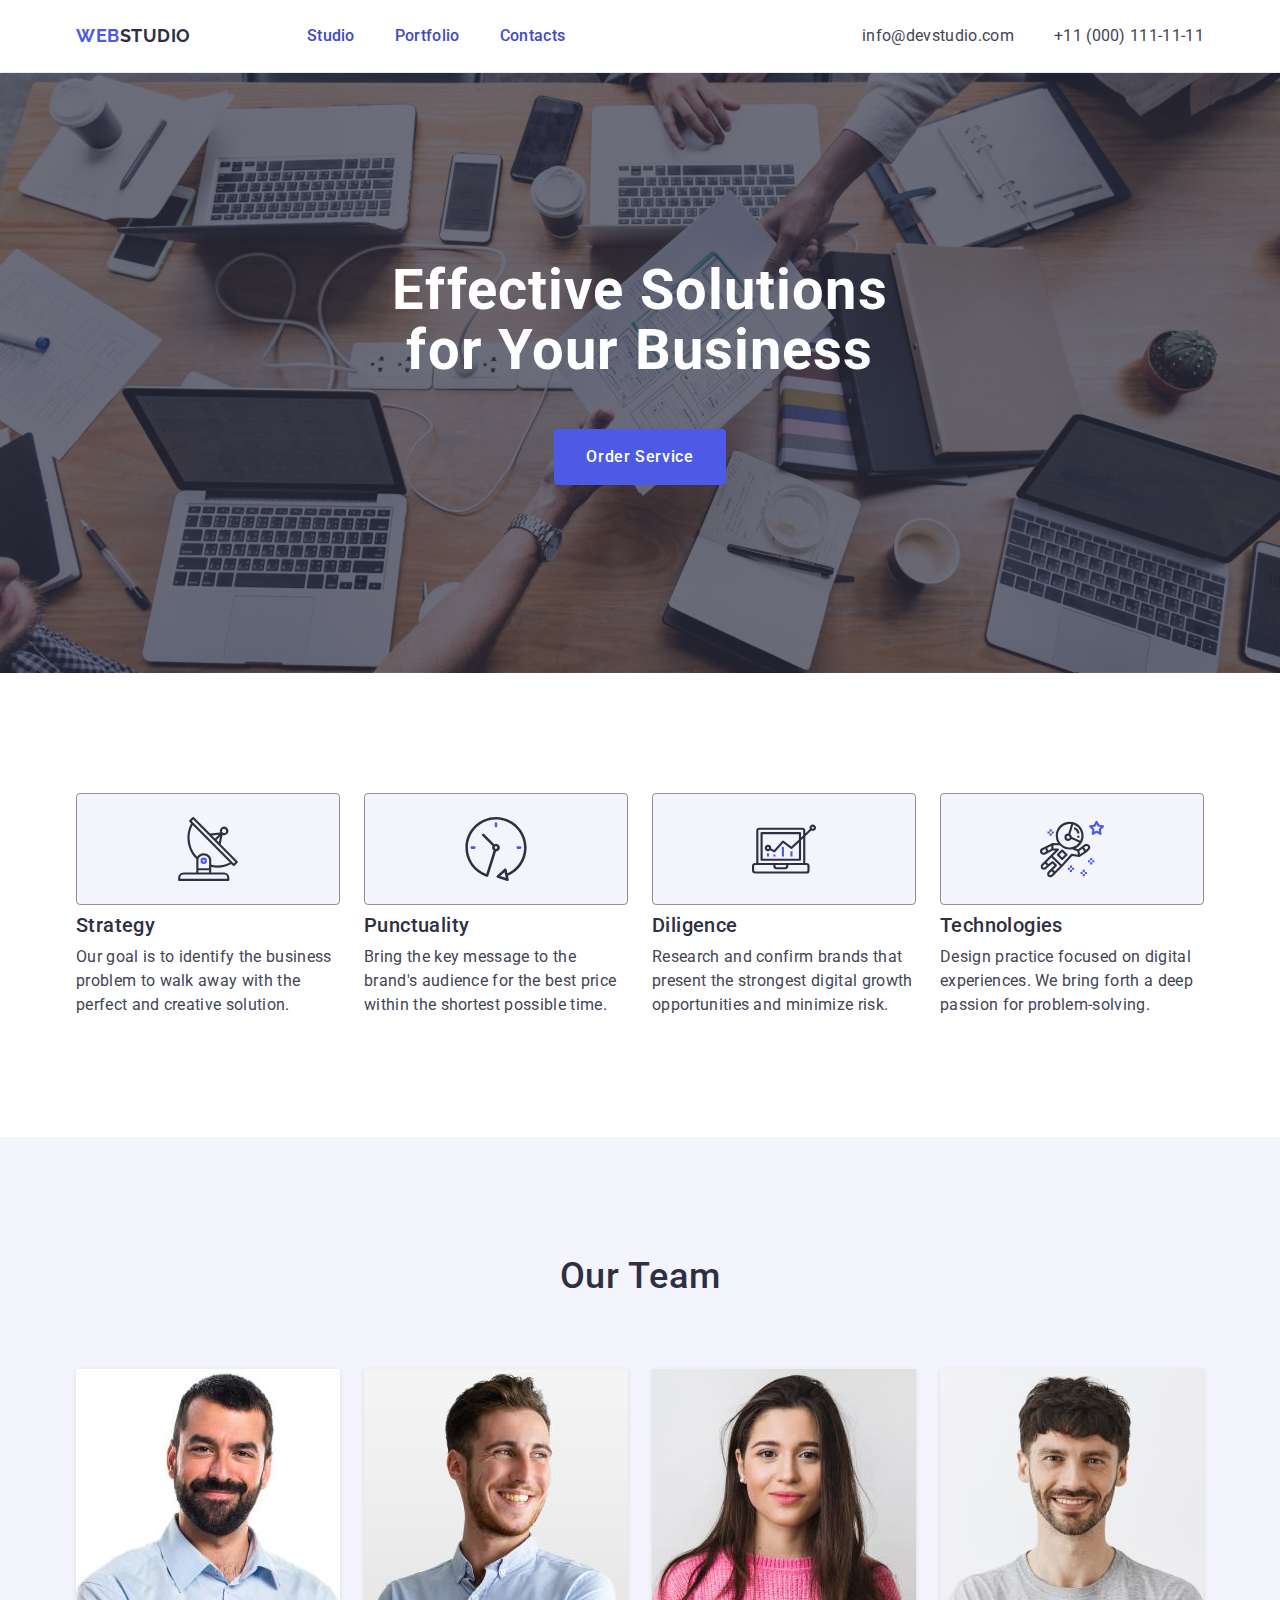
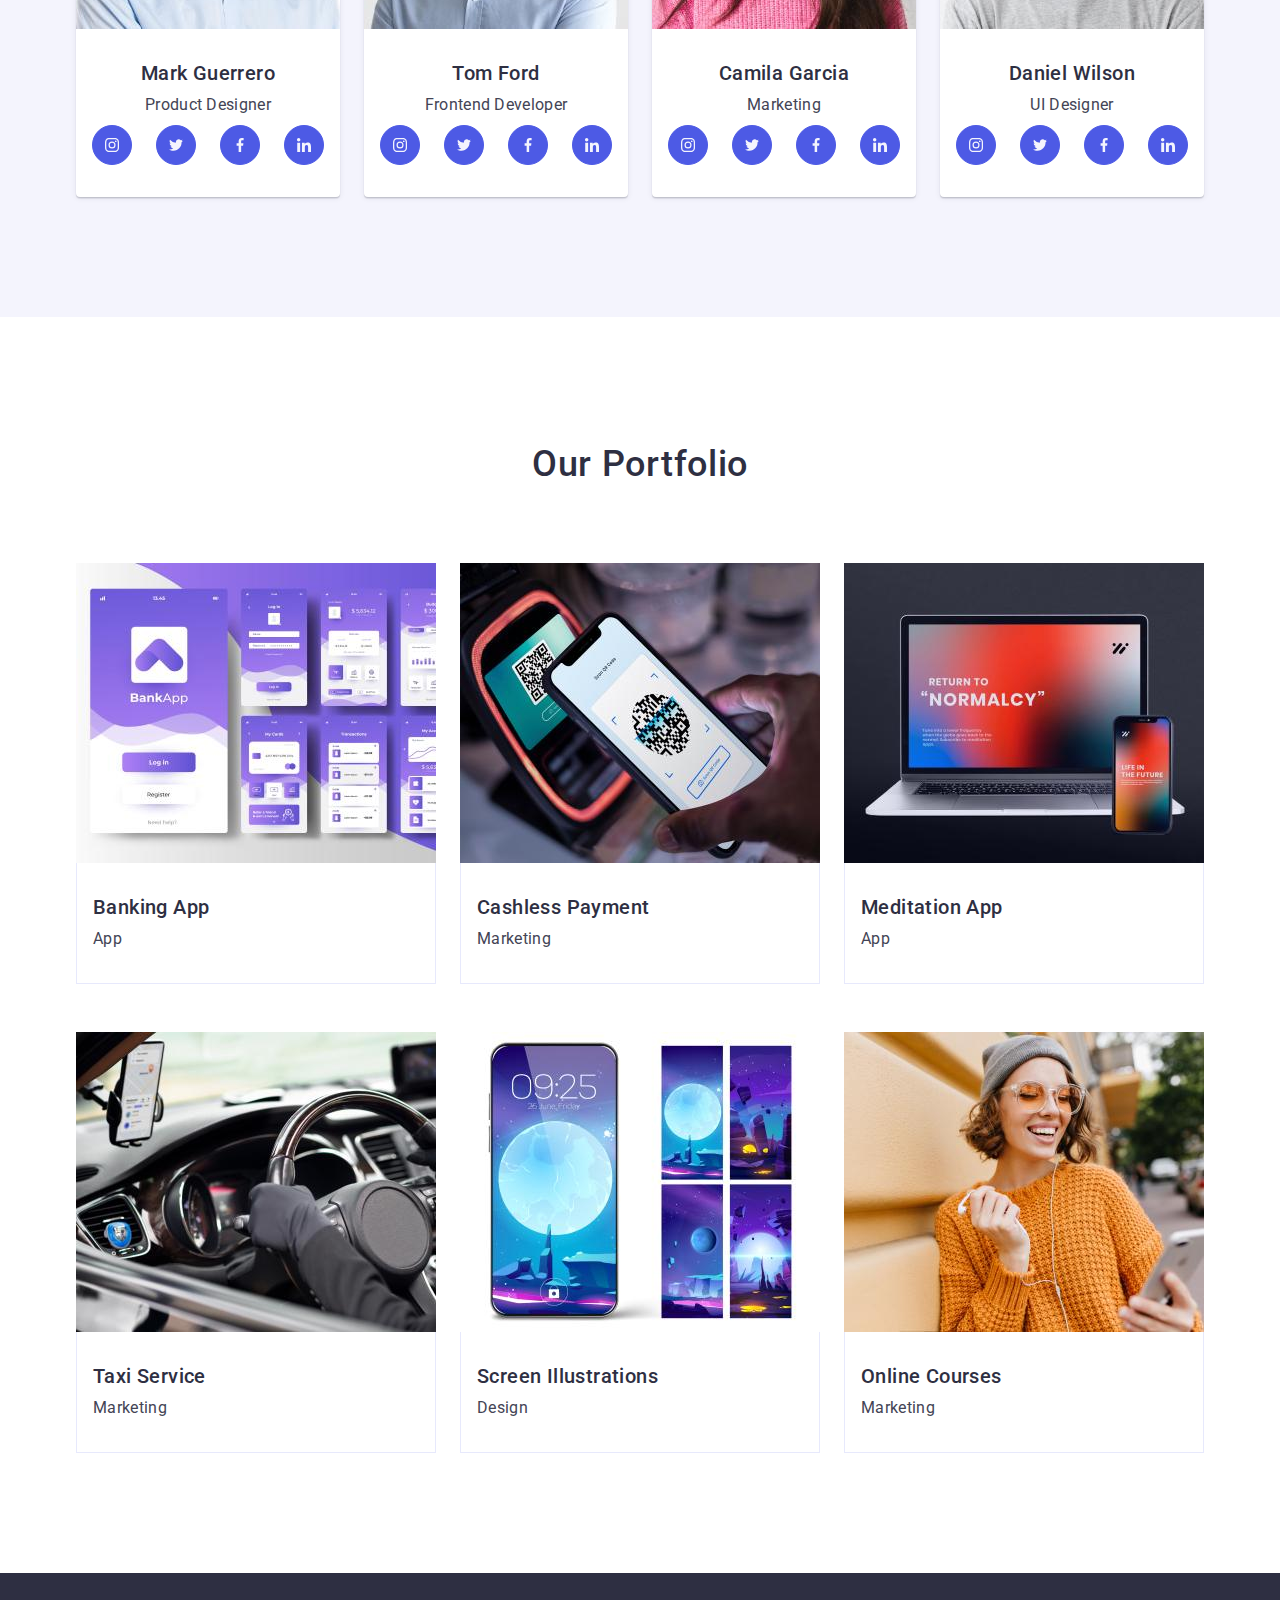
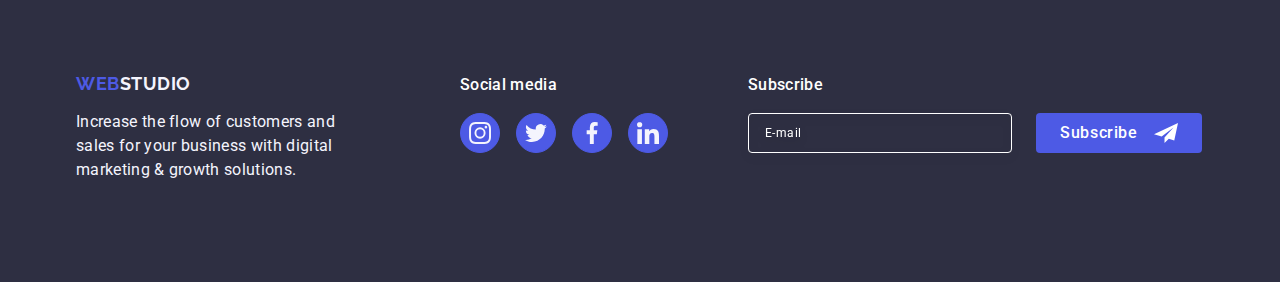
==== commit b366214f: "footer revised" ====
--- a/index.html
+++ b/index.html
@@ -535,15 +535,12 @@
 
                 <form class="subscribe-form">
 
-                    <label class="subscribe-label visually-hidden" for="subscribe-user-email">E-mail</label>
+                    <label class="subscribe-label" for="subscribe-user-email">
                     <input class="subscribe-input" id="subscribe-user-email" type="email" name="subscribe-user-email" placeholder="E-mail">
-
-                    <button class="button-subsrcibe">
-                        
-                        <div class="button-subsrcibe-wrap">
-                        <span>
-                            Subscribe
-                        </span>
+                    
+                    </label>
+
+                    <button class="button-subsrcibe" type="submit">Subscribe
 
                         <svg class="button-subsrcibe-icon" width="24" height="24">
 
@@ -551,8 +548,6 @@
 
                         </svg>
 
-                        </div>
-
                     </button>
 
                 </form>
@@ -571,11 +566,9 @@
 
             <button class="modal-close" type="button" data-modal-close>
 
-                <a href="#">
                     <svg class="close-button-icon" width="8" height="8">
                         <use href="./images/icons.svg#icon-close-black"></use>
                     </svg>
-                </a>
             
             </button>
 
--- a/css/styles.css
+++ b/css/styles.css
@@ -554,28 +554,29 @@
 
 .subscribe-input {
     width: 264px;
+    height: 40px;
     border: 1px solid var(--c-background-white);
-    background-color: var(--c-background-dark);
+    background-color: transparent;
     border-radius: 4px;
     padding: 8px 16px;
     color: var(--c-background-white);
     font-size: 12px;
-    font-weight: 400;
-    line-height: 2.0;
-    letter-spacing: 0.02em;
+    line-height: 1.5;
+    letter-spacing: 0.04em;
+    filter: drop-shadow(0px 4px 4px rgba(0, 0, 0, 0.15));
 }
 
 .subscribe-input::placeholder {
 
     color: var(--c-background-white);
     font-size: 12px;
-    font-weight: 400;
-    line-height: 2.0;
-    letter-spacing: 0.02em;
+    line-height: 1.5;
+    letter-spacing: 0.04em;
 }
 
 .button-subsrcibe {
     min-width: 165px;
+    height: 40px;
     background-color: var(--c-brand);
     color: var(--c-background-white);
     font-size: 16px;
@@ -586,15 +587,15 @@
     padding: 8px 24px;
     border-radius: 4px;
     border-style: none;
-}
-
-.button-subsrcibe-wrap {
-    display: flex;
-    gap: 16px;
+    display: flex;
+    justify-content: center;
+    align-items: center;
+    font-family: "Roboto", sans-serif;
 }
 
 .button-subsrcibe-icon {
-    fill: var(--c-background-white)
+    margin-left: 16px;
+    fill: var(--c-background-white);
 }
 
 /*Modal*/
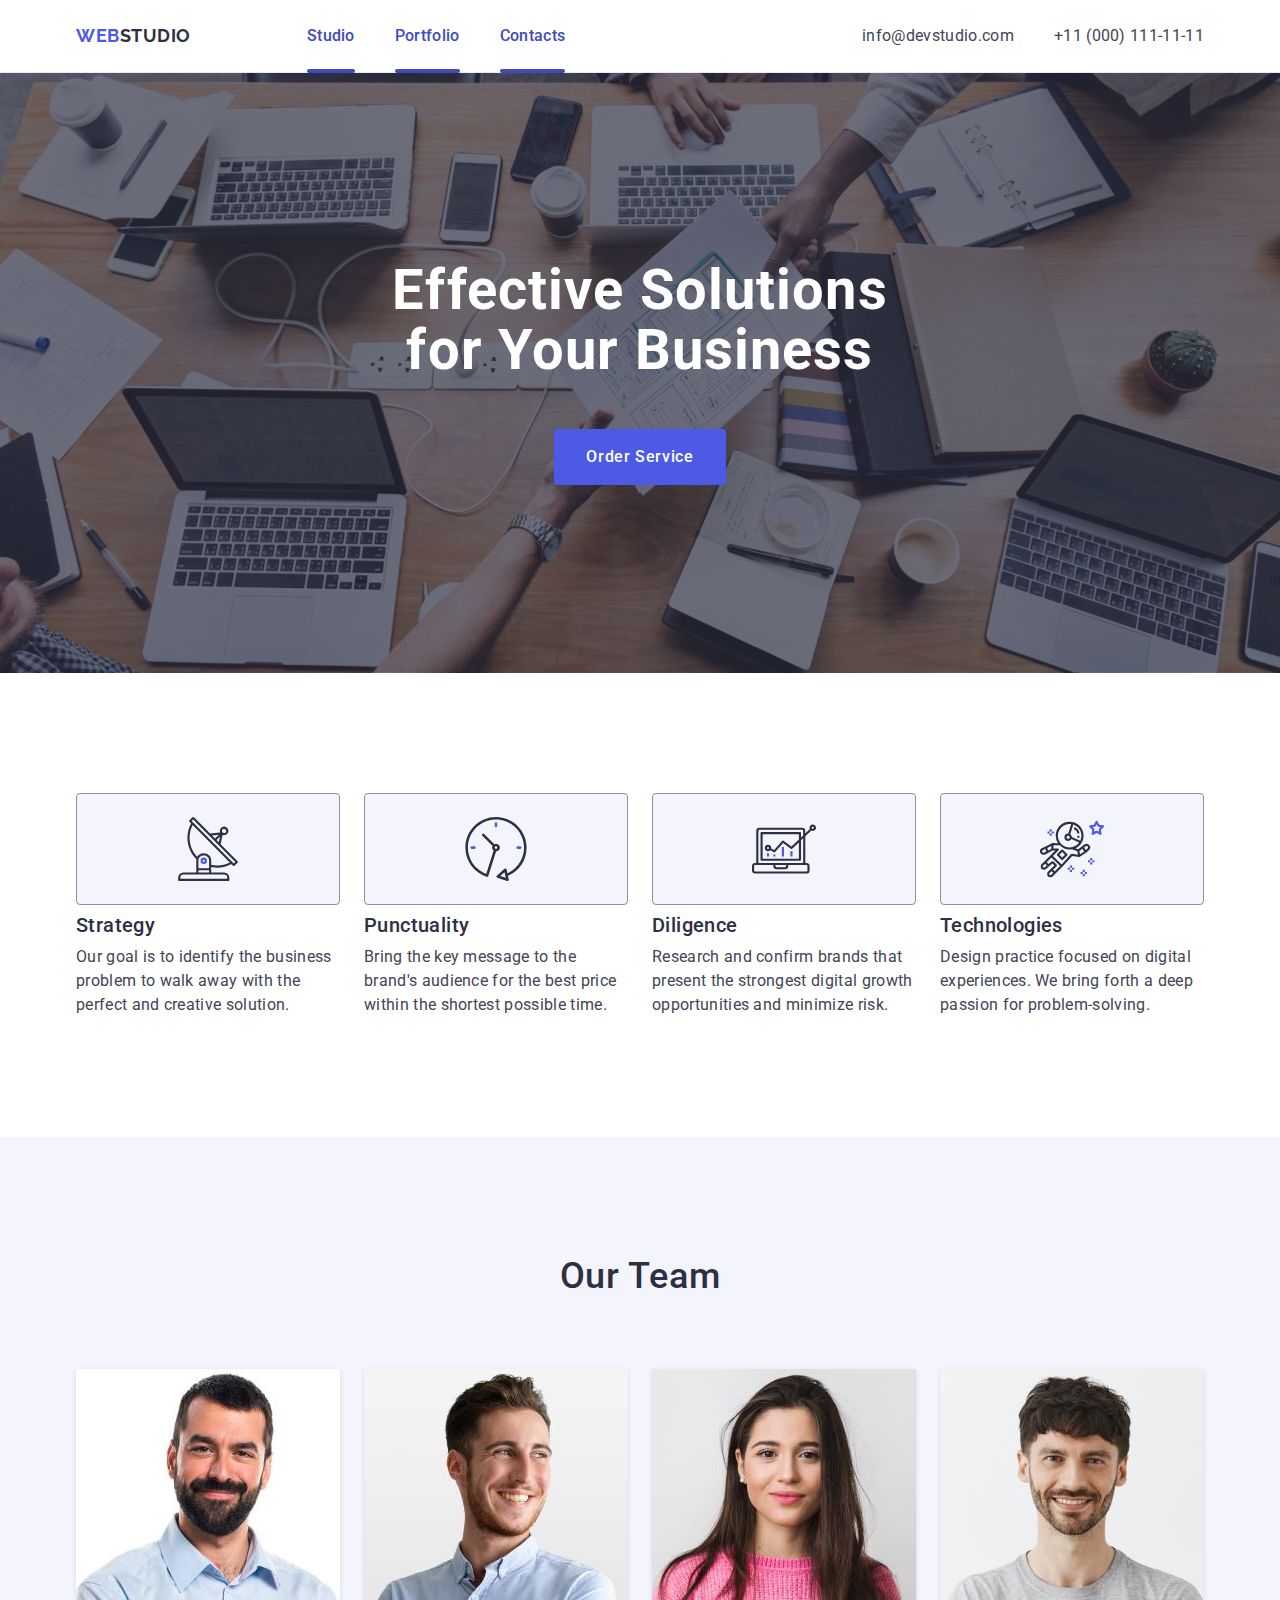
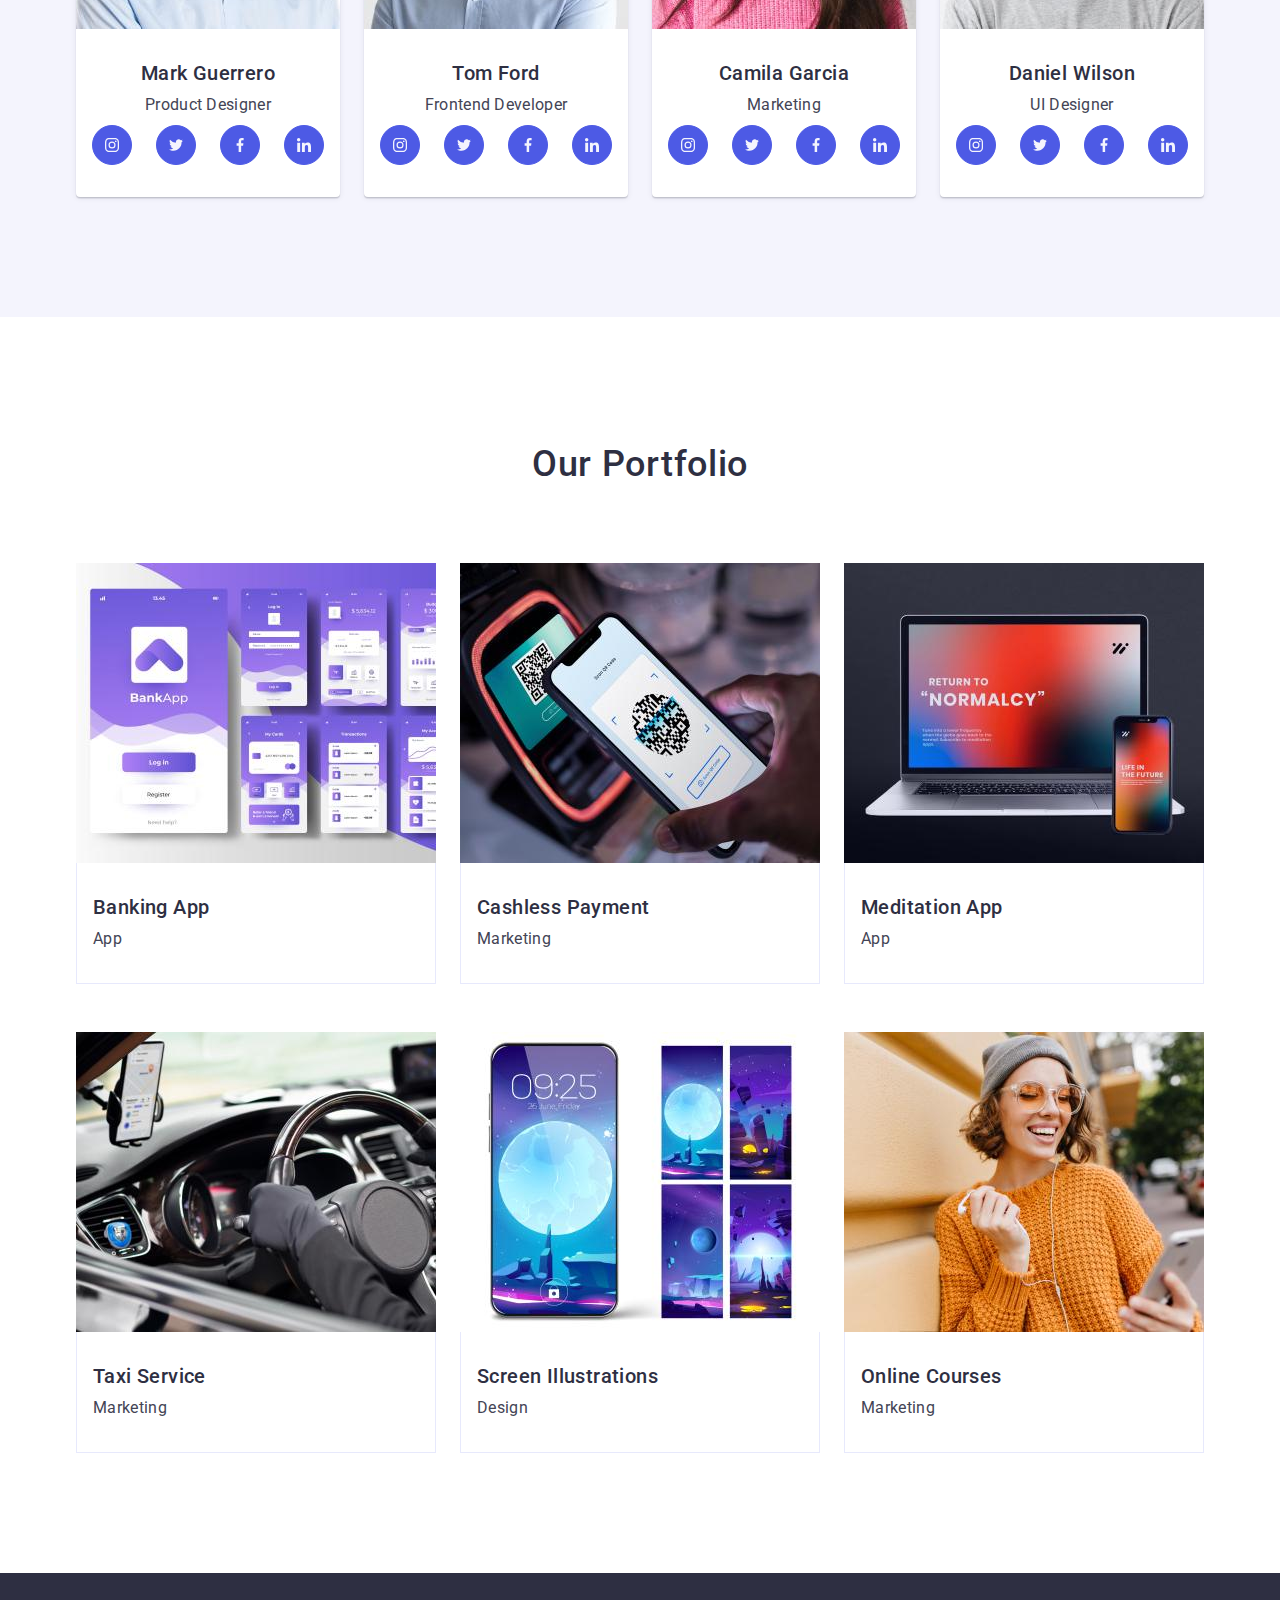
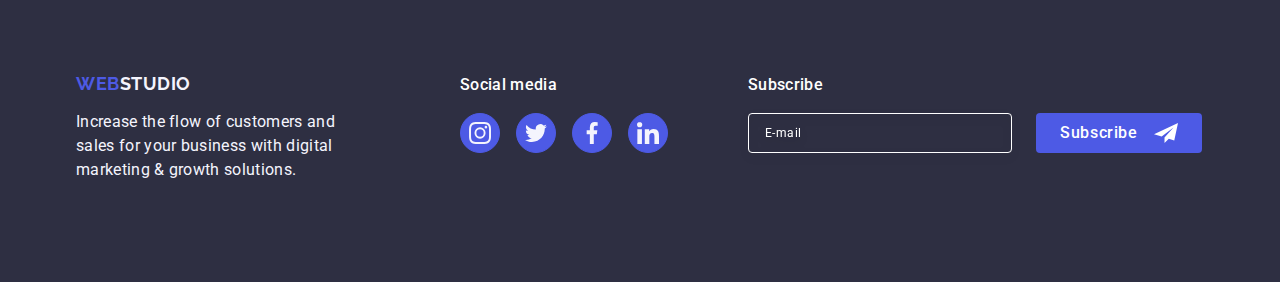
==== commit e6998871: "is open class added" ====
--- a/index.html
+++ b/index.html
@@ -572,7 +572,7 @@
             
             </button>
 
-            <h2 class="modal-title">Leave your contacts and we will call you back</h2>
+            <p class="modal-title">Leave your contacts and we will call you back</p>
             
             <form name="contact-form">
 
@@ -622,7 +622,7 @@
 
                 </div>
 
-                <div class="modal-field">
+                <div class="modal-textarea-field">
 
                     <label class="modal-label" for="user-comment">Comment</label>
                     <textarea class="modal-textarea" name="user-comment" id="user-comment" placeholder="Text input"></textarea>
@@ -631,31 +631,33 @@
 
                 <div class="modal-checkbox">
 
-                    <input class="modal-checkbox-input visually-hidden" id="privacy-policy" type="checkbox" name="privacy-policy">
-                    <span class="modal-checkbox-check">
-
-                        <svg class="modal-checkbox-icon" width="16" height="16">
+                    <input class="modal-checkbox-input visually-hidden" id="user-privacy" type="checkbox" name="user-privacy" value="true">
+                    
+                    <label class="modal-checkbox-label" for="user-privacy">
                         
-                            <use href="./images/icons.svg#icon-click"> </use>
-
-                        </svg>
-                
-
-                    </span>
-                    
-                    <label class="modal-checkbox-label" for="privacy-policy">I accept the terms and conditions of the <a class="privacy-policy-link" href="#">Privacy Policy</a></label>
-
-                </div>
-
-                <button type="submit" class="button-primary">Send</button>
+                        <span class="modal-checkbox-check">
+                        
+                            <svg class="modal-checkbox-icon" width="10" height="8">
+                        
+                                <use href="./images/icons.svg#icon-click"> </use>
+                        
+                            </svg>
+                        </span>
+                        
+                        I accept the terms and conditions of the <a class="privacy-policy-link" href="#" target="_blank">Privacy Policy</a>
+                    
+
+                    </label>
+
+                </div>
+
+                <button type="submit" class="modal-button-primary">Send</button>
                 
             </form>
 
         </div>
 
     </div>
-
-    <script src="./js/modal.js"></script>
 
 </body>
 </html>--- a/css/styles.css
+++ b/css/styles.css
@@ -127,6 +127,7 @@
     left: 0;
     bottom: -1px;
     height: 4px;
+    width: 100%;
     background-color: #404bbf;
     border-radius: 2px;
 }
@@ -619,16 +620,27 @@
     pointer-events: none;
 }
 
+.is-open {
+    opacity: 1;
+    visibility: visible;
+    pointer-events: auto;
+}
+
 .modal {
-    position: relative;
+    position: absolute;
+    top: 50%;
+    left: 50%;
+    transform: translate(-50%, -50%) scale(1);
     border-radius: 4px;
     background: #FCFCFC;
     width: 100%;
     max-width: 408px;
     height: 100%;
-    max-height: 584px;
+    min-height: 584px;
     overflow-y: auto;
     padding: 72px 24px 24px;
+    box-shadow: 0px 1px 1px rgba(0, 0, 0, 0.14), 0px 1px 3px rgba(0, 0, 0, 0.12), 0px 2px 1px rgba(0, 0, 0, 0.2);
+    transition: transform 250ms cubic-bezier(0.4, 0, 0.2, 1);
 }
 
 .modal-close {
@@ -647,25 +659,33 @@
     transition: background-color 250ms cubic-bezier(0.4, 0, 0.2, 1), border 250ms cubic-bezier(0.4, 0, 0.2, 1);
     cursor: pointer;
     margin-bottom: 24px;
-}
-
-.modal-close:hover,
+    padding: 0;
+}
+
+.modal-close:hover {
+    background-color: #404bbf;
+    border: none;
+}
+
 .modal-close:focus {
-    outline: none;
-    background-color: var(--c-brand-pressed);
+    background-color: #404bbf;
+    border: none;
 }
 
 .close-button-icon {
+    display: flex;
+    justify-content: center;
+    align-items: center;
     fill: var(--c-background-dark);
     transition: fill 250ms cubic-bezier(0.4, 0, 0.2, 1);
-    display: flex;
-    justify-content: center;
-    align-items: center;
-}
-
-.modal-close:hover .close-button-icon,
+}
+
+.modal-close:hover .close-button-icon {
+    fill: #ffffff;
+}
+
 .modal-close:focus .close-button-icon {
-    fill: var(--c-background-white);
+    fill: #ffffff;
 }
 
 .modal-title {
@@ -687,21 +707,24 @@
     margin-bottom: 4px;
     color: var(--c-additional-border);
     font-size: 12px;
-    line-height: 1.16;
+    line-height: 1.17;
     letter-spacing: 0.04em;
 }
 
 .modal-input {
     width: 100%;
+    height: 40px;
     border: 1px solid var(--c--navy-blue-modal);
     border-radius: 4px;
+    background-color: transparent;
+    outline: transparent;
     padding: 8px 16px 8px 38px;
     transition: border-color 250ms cubic-bezier(0.4, 0, 0.2, 1);
 }
 
 .modal-input:focus {
     outline: none;
-    border-color: var(--c-brand);
+    border-color: #4D5AE5;
 }
 
 .modal-input-wrap {
@@ -717,27 +740,31 @@
 }
 
 .modal-input:focus + .modal-input-icon {
-    fill: var(--c-brand);
-}
-
+    fill: #4D5AE5;
+}
+
+.modal-textarea-field {
+    margin-bottom: 16px;
+}
 .modal-textarea {
     min-height: 120px;
     width: 100%;
     border: 1px solid var(--c--navy-blue-modal);
     border-radius: 4px;
-    padding: 12px 16px;
+    background-color: transparent;
+    outline: transparent;
+    padding: 8px 16px;
     resize: none;
-    color: var(--c-additional-border);
+    color: var(--c--navy-blue-modal);
     font-size: 12px;
-    line-height: 1.16;
+    line-height: 1.17;
     letter-spacing: 0.04em;
     transition: border-color 250ms cubic-bezier(0.4, 0, 0.2, 1);
-    margin-bottom: 8px;
 }
 
 .modal-textarea:focus {
     outline: none;
-    border-color: var(--c-brand);
+    border-color: #4D5AE5;
 }
 
 .modal-textarea::placeholder {
@@ -757,30 +784,10 @@
     gap: 8px;
 }
 
-.modal-checkbox-check {
-    width: 16px;
-    height: 16px;
-    border: 1px solid var(--c--navy-blue-modal);
-    border-radius: 2px;
-    display: flex;
-    align-items: center;
-}
-
-.modal-checkbox-icon {
-    opacity: 0;
-}
-
-.modal-checkbox-input:checked+.modal-checkbox-check {
-    border: none;
-}
-.modal-checkbox-input:checked + .modal-checkbox-check .modal-checkbox-icon {
-    opacity: 1;
-}
-
 .modal-checkbox-label {
     color: var(--c-additional-border);
     font-size: 12px;
-    line-height: 1.16;
+    line-height: 1.17;
     letter-spacing: 0.04em;
 }
 
@@ -790,4 +797,45 @@
     font-size: 12px;
     line-height: 1.16;
     letter-spacing: 0.04em;
+}
+
+.modal-checkbox-check {
+    display: inline-flex;
+    align-items: center;
+    justify-content: center;
+    fill: transparent;
+    width: 16px;
+    height: 16px;
+    border: 1px solid var(--c--navy-blue-modal);
+    border-radius: 2px;
+    transition: background-color 250ms cubic-bezier(0.4, 0, 0.2, 1),
+        border 250ms cubic-bezier(0.4, 0, 0.2, 1),
+        fill 250ms cubic-bezier(0.4, 0, 0.2, 1);
+}
+
+.modal-checkbox-icon {
+    fill: #FFF;
+}
+
+.modal-checkbox-input:checked + .modal-checkbox-label .modal-checkbox-check {
+    border: none;
+    background-color: var(--c-brand-pressed);
+    fill: #FFF;
+}
+
+.modal-button-primary {
+    display: block;
+    min-width: 169px;
+    background-color: var(--c-brand);
+    color: var(--c-primary-light);
+    font-size: 16px;
+    font-weight: 500;
+    line-height: 1.5em;
+    letter-spacing: 0.04em;
+    cursor: pointer;
+    padding: 16px 32px;
+    border-radius: 4px;
+    border-style: none;
+    margin: 0 auto;
+    transition: background-color 250ms cubic-bezier(0.4, 0, 0.2, 1);
 }